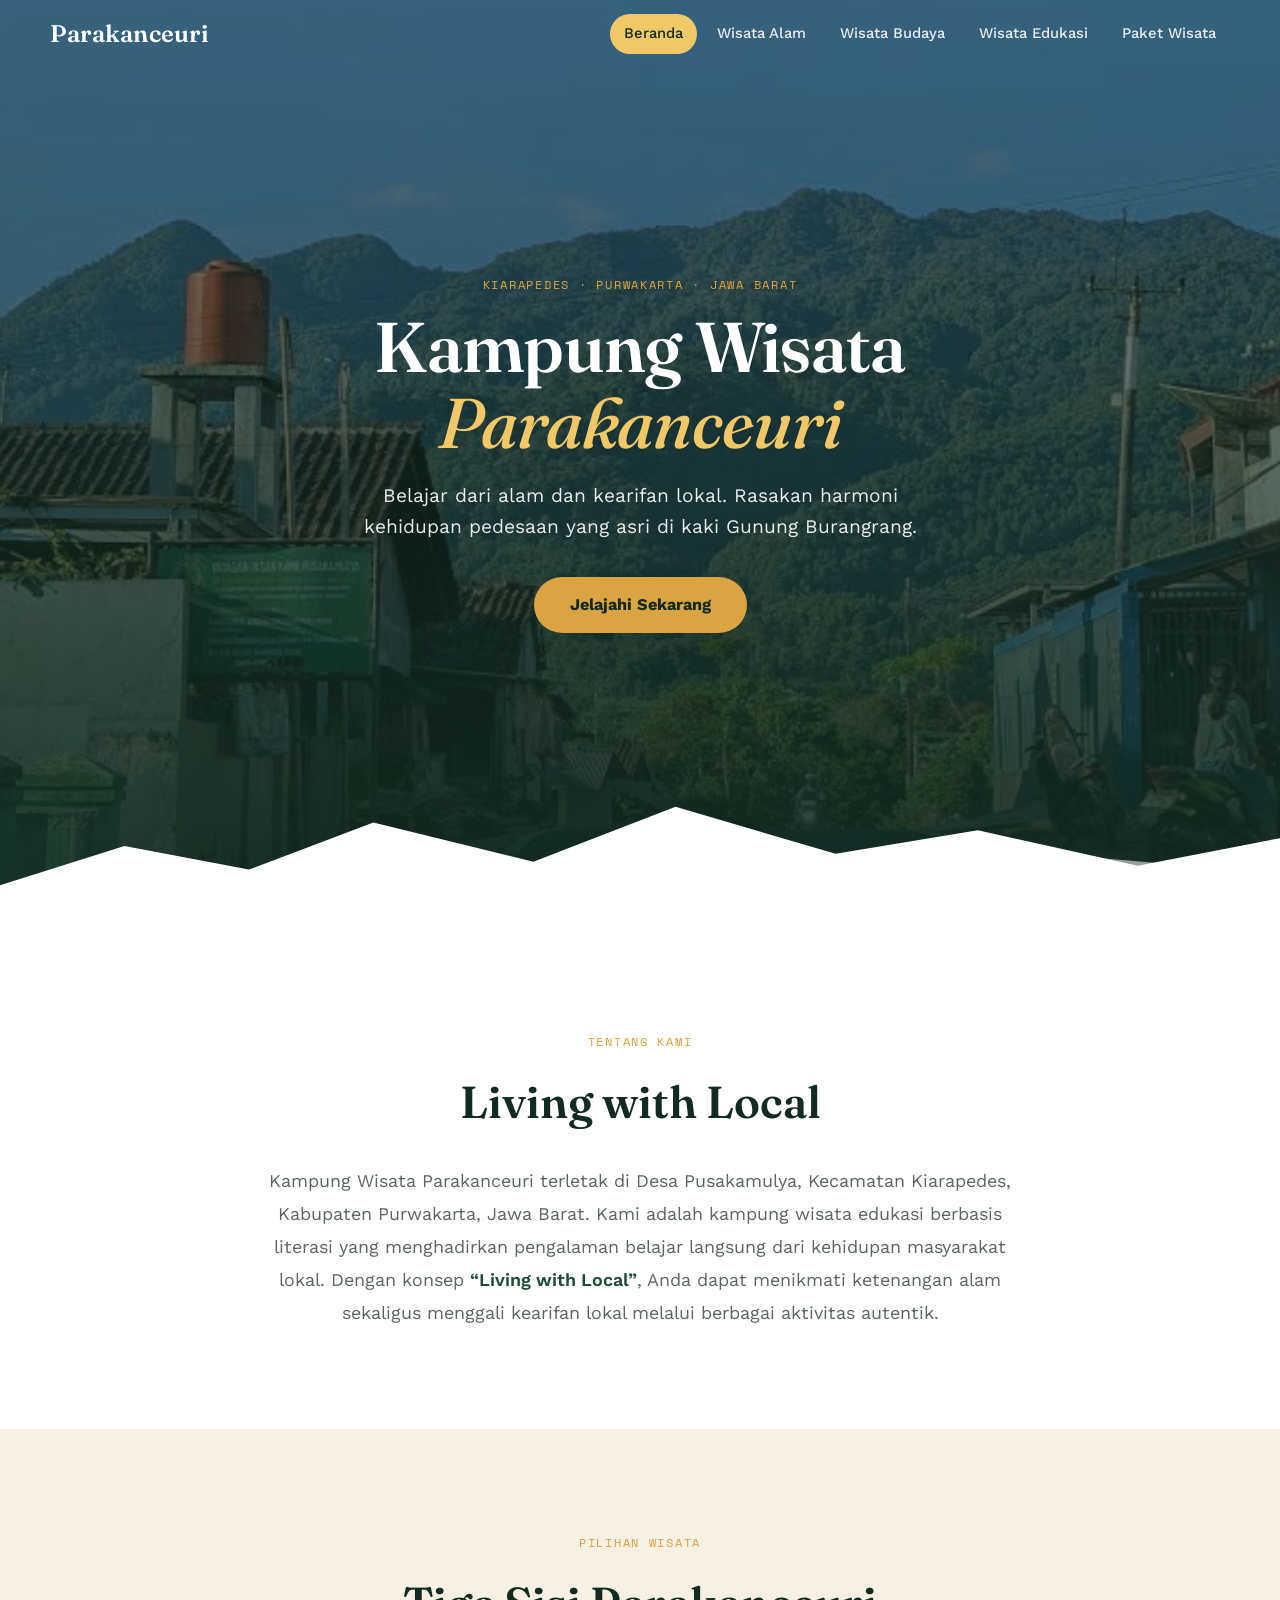
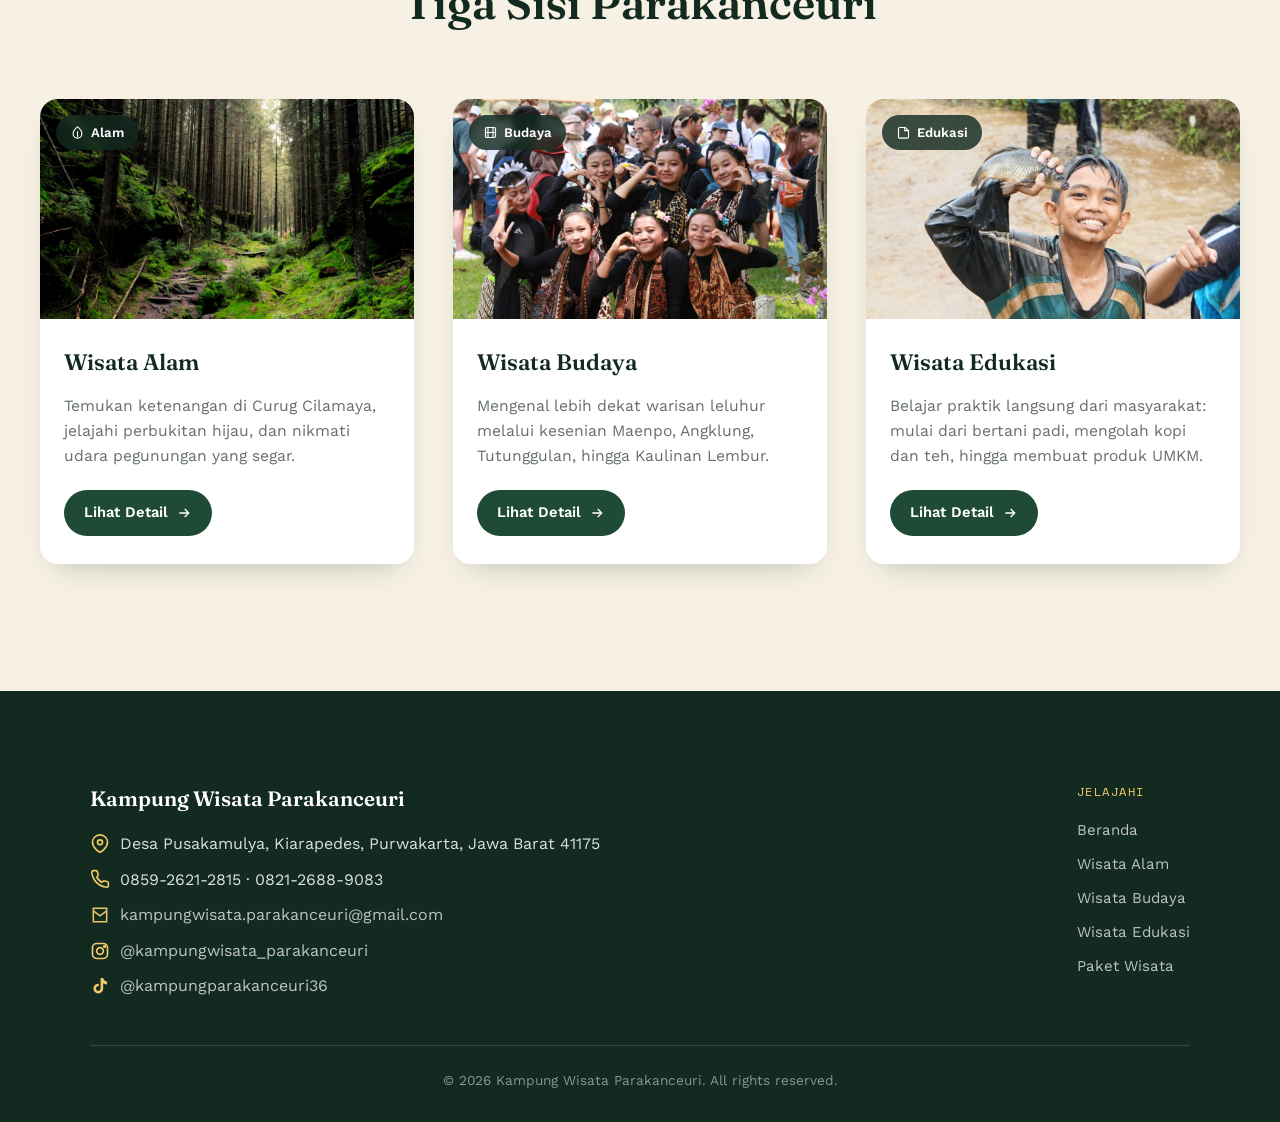
==== index.html @ 8bed3672 "Enhance footer design with icons and updated contact information across multiple pages" ====
<!DOCTYPE html>
<html lang="id">
<head>
    <meta charset="UTF-8">
    <meta name="viewport" content="width=device-width, initial-scale=1.0">
    <title>Kampung Wisata Parakanceuri</title>
    <meta name="description" content="Kampung Wisata Parakanceuri — wisata edukasi berbasis literasi di kaki Gunung Burangrang, Purwakarta, Jawa Barat. Living with Local: alam, budaya, dan edukasi dalam satu kampung.">

    <link rel="preconnect" href="https://fonts.googleapis.com">
    <link rel="preconnect" href="https://fonts.gstatic.com" crossorigin>
    <link href="https://fonts.googleapis.com/css2?family=Fraunces:ital,opsz,wght@0,9..144,500;0,9..144,600;0,9..144,700;0,9..144,900;1,9..144,500;1,9..144,600&family=Work+Sans:wght@400;500;600;700&family=Space+Mono:wght@400;700&display=swap" rel="stylesheet">

    <link rel="stylesheet"
        href="https://cdnjs.cloudflare.com/ajax/libs/font-awesome/6.7.2/css/all.min.css">
    <link rel="stylesheet" href="assets/css/index.css">
    <script src="assets/js/index.js" defer></script>
</head>
<body>

    <!-- Navigasi -->
    <nav id="navbar">
        <div class="nav-inner">
            <a href="index.html" class="logo">Parakanceuri</a>

            <button class="nav-toggle" id="navToggle" aria-label="Buka menu" aria-expanded="false" aria-controls="navLinks">
                <span></span><span></span><span></span>
            </button>

            <div class="nav-links" id="navLinks">
                <a href="index.html" class="current">Beranda</a>
                <a href="alam.html">Wisata Alam</a>
                <a href="budaya.html">Wisata Budaya</a>
                <a href="edukasi.html">Wisata Edukasi</a>
                <a href="paket.html">Paket Wisata</a>
            </div>
        </div>
    </nav>

    <!-- Hero Section -->
    <section class="hero" id="beranda">
        <div class="hero-content">
            <span class="eyebrow">Kiarapedes &middot; Purwakarta &middot; Jawa Barat</span>
            <h1>Kampung Wisata<br><em>Parakanceuri</em></h1>
            <p>Belajar dari alam dan kearifan lokal. Rasakan harmoni kehidupan pedesaan yang asri di kaki Gunung Burangrang.</p>
            <a href="#kategori" class="btn">Jelajahi Sekarang</a>
        </div>

        <!-- Signature: kontur punggung Gunung Burangrang -->
        <svg class="ridge ridge--hero" viewBox="0 0 1440 140" preserveAspectRatio="none" aria-hidden="true">
            <path class="ridge-line ridge-line--1" d="M0,120 L140,70 L280,100 L420,40 L600,90 L760,20 L940,80 L1100,50 L1280,95 L1440,60 L1440,140 L0,140 Z"/>
            <path class="ridge-line ridge-line--2" d="M0,130 L160,95 L320,115 L480,75 L640,110 L820,55 L1000,100 L1180,80 L1440,105 L1440,140 L0,140 Z"/>
            <path class="ridge-line ridge-line--3" d="M0,140 L200,118 L400,132 L620,105 L840,128 L1060,110 L1260,130 L1440,120 L1440,140 L0,140 Z"/>
        </svg>

        <a href="#tentang" class="scroll-cue" aria-label="Gulir ke bawah"><span></span></a>
    </section>

    <!-- Tentang Section -->
    <section class="tentang reveal" id="tentang">
        <div class="tentang-inner">
            <span class="eyebrow">Tentang Kami</span>
            <h2>Living with&nbsp;Local</h2>
            <p>
                Kampung Wisata Parakanceuri terletak di Desa Pusakamulya, Kecamatan Kiarapedes, Kabupaten Purwakarta, Jawa Barat.
                Kami adalah kampung wisata edukasi berbasis literasi yang menghadirkan pengalaman belajar langsung dari kehidupan masyarakat lokal.
                Dengan konsep <strong>&ldquo;Living with Local&rdquo;</strong>, Anda dapat menikmati ketenangan alam sekaligus menggali kearifan lokal melalui berbagai aktivitas autentik.
            </p>
        </div>
    </section>

    <!-- Kategori Wisata -->
    <section class="kategori" id="kategori">
        <div class="kategori-head reveal">
            <span class="eyebrow">Pilihan Wisata</span>
            <h2>Tiga Sisi Parakanceuri</h2>
        </div>

        <div class="kategori-container">

            <!-- Wisata Alam -->
            <article class="card reveal">
                <div class="card-media">
                    <img src="assets/images/hero alam.jpg" alt="Wisata Alam" loading="lazy">
                    <span class="card-tag">
                        <svg viewBox="0 0 24 24" fill="none" stroke="currentColor" stroke-width="1.8"><path d="M12 3c-4 3-7 7-7 11a7 7 0 0 0 14 0c0-4-3-8-7-11Z"/><path d="M12 10v9"/></svg>
                        Alam
                    </span>
                </div>
                <div class="card-content">
                    <h3>Wisata Alam</h3>
                    <p>Temukan ketenangan di Curug Cilamaya, jelajahi perbukitan hijau, dan nikmati udara pegunungan yang segar.</p>
                    <a href="alam.html" class="card-btn">Lihat Detail
                        <svg viewBox="0 0 24 24" fill="none" stroke="currentColor" stroke-width="2"><path d="M5 12h14M13 6l6 6-6 6"/></svg>
                    </a>
                </div>
            </article>

            <!-- Wisata Budaya -->
            <article class="card reveal">
                <div class="card-media">
                    <img src="assets/images/hero budaya.jpg" alt="Wisata Budaya" loading="lazy">
                    <span class="card-tag">
                        <svg viewBox="0 0 24 24" fill="none" stroke="currentColor" stroke-width="1.8"><rect x="4" y="4" width="16" height="16" rx="2"/><path d="M8 4v16M16 4v16M4 12h16"/></svg>
                        Budaya
                    </span>
                </div>
                <div class="card-content">
                    <h3>Wisata Budaya</h3>
                    <p>Mengenal lebih dekat warisan leluhur melalui kesenian Maenpo, Angklung, Tutunggulan, hingga Kaulinan Lembur.</p>
                    <a href="budaya.html" class="card-btn">Lihat Detail
                        <svg viewBox="0 0 24 24" fill="none" stroke="currentColor" stroke-width="2"><path d="M5 12h14M13 6l6 6-6 6"/></svg>
                    </a>
                </div>
            </article>

            <!-- Wisata Edukasi & Agrowisata -->
            <article class="card reveal">
                <div class="card-media">
                    <img src="assets/images/hero edukasi.png" alt="Wisata Edukasi" loading="lazy">
                    <span class="card-tag">
                        <svg viewBox="0 0 24 24" fill="none" stroke="currentColor" stroke-width="1.8"><path d="M4 19V6a2 2 0 0 1 2-2h9l5 5v10a2 2 0 0 1-2 2H6a2 2 0 0 1-2-2Z"/><path d="M14 4v5h5"/></svg>
                        Edukasi
                    </span>
                </div>
                <div class="card-content">
                    <h3>Wisata Edukasi</h3>
                    <p>Belajar praktik langsung dari masyarakat: mulai dari bertani padi, mengolah kopi dan teh, hingga membuat produk UMKM.</p>
                    <a href="edukasi.html" class="card-btn">Lihat Detail
                        <svg viewBox="0 0 24 24" fill="none" stroke="currentColor" stroke-width="2"><path d="M5 12h14M13 6l6 6-6 6"/></svg>
                    </a>
                </div>
            </article>

        </div>
    </section>

    <!-- Footer -->
    <footer>
        <svg class="ridge ridge--footer" viewBox="0 0 1440 140" preserveAspectRatio="none" aria-hidden="true">
            <path class="ridge-line ridge-line--1" d="M0,20 L140,70 L280,40 L420,100 L600,50 L760,120 L940,60 L1100,90 L1280,45 L1440,80 L1440,0 L0,0 Z"/>
            <path class="ridge-line ridge-line--2" d="M0,10 L160,45 L320,25 L480,65 L640,30 L820,85 L1000,40 L1180,60 L1440,35 L1440,0 L0,0 Z"/>
        </svg>

        <div class="footer-inner">
            <div class="footer-info">
                <h3>Kampung Wisata Parakanceuri</h3>
                <p>
                    <svg class="footer-icon" viewBox="0 0 24 24" fill="none"
                        stroke="currentColor" stroke-width="2"
                        stroke-linecap="round" stroke-linejoin="round">
                        <path d="M21 10c0 7-9 12-9 12S3 17 3 10a9 9 0 1 1 18 0z"/>
                        <circle cx="12" cy="10" r="3"/>
                    </svg>
                    Desa Pusakamulya, Kiarapedes, Purwakarta, Jawa Barat 41175</p>
                <p>
                    <svg class="footer-icon" viewBox="0 0 24 24" fill="none" stroke="currentColor" stroke-width="2" stroke-linecap="round" stroke-linejoin="round">
                        <path d="M22 16.92v3a2 2 0 0 1-2.18 2A19.8 19.8 0 0 1 11.2 18.9a19.5 19.5 0 0 1-6-6A19.8 19.8 0 0 1 2.08 4.18 2 2 0 0 1 4.06 2h3a2 2 0 0 1 2 1.72c.12.9.33 1.77.62 2.61a2 2 0 0 1-.45 2.11L8.1 9.91a16 16 0 0 0 6 6l1.47-1.13a2 2 0 0 1 2.11-.45c.84.29 1.71.5 2.61.62A2 2 0 0 1 22 16.92z"/>
                    </svg>
                    0859-2621-2815 &middot; 0821-2688-9083</p>
                <p>
                    <svg class="footer-icon" viewBox="0 0 24 24" fill="none" stroke="currentColor" stroke-width="1.8">
                        <path d="M4 4h16v16H4z"/>
                        <path d="m4 7 8 6 8-6"/>
                    </svg>
                    <a href="mailto:kampungwisata.parakanceuri@gmail.com">
                        kampungwisata.parakanceuri@gmail.com
                    </a>
                </p>

                <p>
                    <svg class="footer-icon" viewBox="0 0 24 24" fill="none" stroke="currentColor" stroke-width="2" stroke-linecap="round" stroke-linejoin="round">
                        <rect x="3" y="3" width="18" height="18" rx="5"/>
                        <circle cx="12" cy="12" r="4"/>
                        <circle cx="17.5" cy="6.5" r="1"/>
                    </svg>

                    <a href="https://www.instagram.com/kampungwisata_parakanceuri" target="_blank">
                        @kampungwisata_parakanceuri
                    </a>
                </p>

                <p>
                    <svg class="footer-icon" viewBox="0 0 24 24" fill="currentColor">
                        <path d="M19.59 6.69a4.83 4.83 0 0 1-3.77-4.18h-3.1v12.57a2.79 2.79 0 1 1-2.79-2.79c.22 0 .43.03.63.07V9.2a5.9 5.9 0 1 0 5.26 5.88V8.73a7.9 7.9 0 0 0 4.77 1.6V6.69z"/>
                    </svg>

                    <a href="https://www.tiktok.com/@kampungparakanceuri36" target="_blank">
                        @kampungparakanceuri36
                    </a>
                </p>
            </div>

            <div class="footer-nav">
                <span class="footer-nav-title">Jelajahi</span>
                <a href="index.html">Beranda</a>
                <a href="alam.html">Wisata Alam</a>
                <a href="budaya.html">Wisata Budaya</a>
                <a href="edukasi.html">Wisata Edukasi</a>
                <a href="paket.html">Paket Wisata</a>
            </div>
        </div>

        <p class="footer-copy">&copy; 2026 Kampung Wisata Parakanceuri. All rights reserved.</p>
    </footer>

</body>
</html>
---- assets/css/index.css ----
/* ==========================================================================
   Kampung Wisata Parakanceuri — Design Tokens
   Palette terinspirasi dari sawah, hutan, dan punggung Gunung Burangrang.
   ========================================================================== */
:root {
    --forest-900: #132A20;
    --forest-700: #1F4A36;
    --forest-500: #3F7D58;
    --gold-500:   #D9A441;
    --gold-300:   #F0C868;
    --cream-100:  #F6F1E4;
    --soil-700:   #4A342A;
    --white:      #FFFFFF;
    --ink:        #26332C;

    --font-display: 'Fraunces', 'Georgia', serif;
    --font-body: 'Work Sans', 'Segoe UI', sans-serif;
    --font-mono: 'Space Mono', monospace;

    --shadow-soft: 0 20px 45px -22px rgba(19, 42, 32, 0.45);
    --shadow-card: 0 14px 30px -18px rgba(19, 42, 32, 0.35);
    --ease: cubic-bezier(.22, 1, .36, 1);
    --nav-h: 84px;
}

/* ==========================================================================
   Reset & Base
   ========================================================================== */
* {
    margin: 0;
    padding: 0;
    box-sizing: border-box;
}

html {
    scroll-behavior: smooth;
    scroll-padding-top: var(--nav-h);
}

body {
    font-family: var(--font-body);
    line-height: 1.6;
    color: var(--ink);
    background-color: var(--white);
    overflow-x: hidden;
}

a {
    text-decoration: none;
    color: inherit;
}

img {
    max-width: 100%;
    display: block;
}

.eyebrow {
    display: inline-block;
    font-family: var(--font-mono);
    font-size: 0.78rem;
    letter-spacing: 0.14em;
    text-transform: uppercase;
    color: var(--gold-500);
    margin-bottom: 14px;
}

/* Reveal-on-scroll */
.reveal {
    opacity: 0;
    transform: translateY(28px);
    transition: opacity 0.8s var(--ease), transform 0.8s var(--ease);
}
.reveal.in-view {
    opacity: 1;
    transform: translateY(0);
}

@media (prefers-reduced-motion: reduce) {
    html { scroll-behavior: auto; }
    .reveal { opacity: 1; transform: none; transition: none; }
    * { animation-duration: 0.01ms !important; transition-duration: 0.01ms !important; }
}

/* ==========================================================================
   Navigasi
   ========================================================================== */
#navbar {
    position: fixed;
    top: 0;
    width: 100%;
    z-index: 1000;
    background-color: transparent;
    transition: background-color 0.35s var(--ease), box-shadow 0.35s var(--ease), padding 0.35s var(--ease);
    padding: 14px 0;
}

#navbar.scrolled {
    background-color: rgba(19, 42, 32, 0.94);
    backdrop-filter: blur(6px);
    box-shadow: 0 10px 30px -14px rgba(0, 0, 0, 0.4);
    padding: 8px 0;
}

.nav-inner {
    max-width: 1280px;
    margin: 0 auto;
    padding: 0 clamp(20px, 5vw, 50px);
    display: flex;
    justify-content: space-between;
    align-items: center;
}

.logo {
    font-family: var(--font-display);
    font-weight: 600;
    font-size: 1.5rem;
    color: var(--white);
    letter-spacing: 0.01em;
}

.nav-links {
    display: flex;
    align-items: center;
    gap: 6px;
}

.nav-links a {
    padding: 8px 14px;
    color: rgba(255, 255, 255, 0.88);
    font-weight: 500;
    font-size: 0.92rem;
    border-radius: 30px;
    transition: color 0.25s ease, background-color 0.25s ease;
    white-space: nowrap;
}

.nav-links a:hover {
    color: var(--white);
    background-color: rgba(255, 255, 255, 0.12);
}

.nav-links a.current {
    color: var(--forest-900);
    background-color: var(--gold-300);
}

.nav-toggle {
    display: none;
    flex-direction: column;
    justify-content: center;
    gap: 5px;
    width: 40px;
    height: 40px;
    background: none;
    border: none;
    cursor: pointer;
    z-index: 1100;
}

.nav-toggle span {
    display: block;
    width: 24px;
    height: 2px;
    background-color: var(--white);
    border-radius: 2px;
    transition: transform 0.3s var(--ease), opacity 0.3s var(--ease);
}

.nav-toggle.active span:nth-child(1) { transform: translateY(7px) rotate(45deg); }
.nav-toggle.active span:nth-child(2) { opacity: 0; }
.nav-toggle.active span:nth-child(3) { transform: translateY(-7px) rotate(-45deg); }

/* ==========================================================================
   Hero
   ========================================================================== */
.hero {
    position: relative;
    min-height: 100svh;
    display: flex;
    flex-direction: column;
    justify-content: center;
    align-items: center;
    text-align: center;
    color: var(--white);
    padding: calc(var(--nav-h) + 20px) 20px 100px;
    background:
        linear-gradient(180deg, rgba(19,42,32,0.55) 0%, rgba(19,42,32,0.72) 60%, rgba(19,42,32,0.92) 100%),
        url('../images/hero\ index.jfif') center/cover no-repeat;
}

.hero-content {
    max-width: 720px;
    animation: hero-rise 1s var(--ease) both;
}

@keyframes hero-rise {
    from { opacity: 0; transform: translateY(24px); }
    to   { opacity: 1; transform: translateY(0); }
}

.hero h1 {
    font-family: var(--font-display);
    font-weight: 600;
    font-size: clamp(2.4rem, 6vw, 4.4rem);
    line-height: 1.08;
    letter-spacing: -0.01em;
    margin-bottom: 20px;
    text-wrap: balance;
}

.hero h1 em {
    font-style: italic;
    font-weight: 500;
    color: var(--gold-300);
}

.hero p {
    font-size: clamp(1rem, 1.6vw, 1.2rem);
    margin: 0 auto 34px;
    max-width: 560px;
    color: rgba(255, 255, 255, 0.9);
}

.btn {
    display: inline-block;
    padding: 15px 36px;
    background-color: var(--gold-500);
    color: var(--forest-900);
    border: none;
    border-radius: 40px;
    font-size: 1.02rem;
    font-weight: 700;
    cursor: pointer;
    transition: background-color 0.3s ease, transform 0.25s var(--ease), box-shadow 0.3s ease;
    box-shadow: var(--shadow-soft);
}

.btn:hover {
    background-color: var(--gold-300);
    transform: translateY(-3px);
}

.scroll-cue {
    position: absolute;
    bottom: 34px;
    left: 50%;
    transform: translateX(-50%);
    width: 26px;
    height: 42px;
    border: 2px solid rgba(255, 255, 255, 0.6);
    border-radius: 20px;
    z-index: 2;
}

.scroll-cue span {
    position: absolute;
    top: 8px;
    left: 50%;
    width: 4px;
    height: 8px;
    background-color: var(--white);
    border-radius: 2px;
    transform: translateX(-50%);
    animation: scroll-cue-move 1.6s ease-in-out infinite;
}

@keyframes scroll-cue-move {
    0%   { top: 8px; opacity: 1; }
    70%  { top: 20px; opacity: 0; }
    100% { top: 20px; opacity: 0; }
}

/* Signature: kontur punggung gunung */
.ridge {
    position: absolute;
    left: 0;
    width: 100%;
    height: clamp(50px, 9vw, 110px);
    display: block;
}

.hero .ridge--hero {
    bottom: -1px;
}

.ridge--hero .ridge-line--1 { fill: var(--white); opacity: 1; }
.ridge--hero .ridge-line--2 { fill: var(--white); opacity: 0.55; }
.ridge--hero .ridge-line--3 { fill: var(--white); opacity: 0.3; }

footer .ridge--footer {
    top: -1px;
}

.ridge--footer .ridge-line--1 { fill: var(--forest-900); opacity: 1; }
.ridge--footer .ridge-line--2 { fill: var(--forest-900); opacity: 0.5; }

/* ==========================================================================
   Tentang
   ========================================================================== */
.tentang {
    position: relative;
    padding: clamp(70px, 10vw, 130px) 20px clamp(60px, 8vw, 100px);
    text-align: center;
    background-color: var(--white);
}

.tentang-inner {
    max-width: 780px;
    margin: 0 auto;
}

.tentang h2 {
    font-family: var(--font-display);
    font-weight: 600;
    font-size: clamp(2rem, 4vw, 2.8rem);
    margin-bottom: 26px;
    color: var(--forest-900);
}

.tentang p {
    font-size: clamp(1rem, 1.4vw, 1.12rem);
    color: #5b6660;
    line-height: 1.85;
}

.tentang p strong {
    color: var(--forest-700);
    font-weight: 600;
}

/* ==========================================================================
   Kategori
   ========================================================================== */
.kategori {
    padding: clamp(60px, 8vw, 100px) 20px clamp(90px, 10vw, 130px);
    background-color: var(--cream-100);
    text-align: center;
}

.kategori-head {
    margin-bottom: clamp(40px, 6vw, 60px);
}

.kategori-head h2 {
    font-family: var(--font-display);
    font-weight: 600;
    font-size: clamp(2rem, 4vw, 2.8rem);
    color: var(--forest-900);
}

.kategori-container {
    max-width: 1200px;
    margin: 0 auto;
    display: grid;
    grid-template-columns: repeat(auto-fit, minmax(280px, 1fr));
    gap: clamp(24px, 3vw, 40px);
}

.card {
    background-color: var(--white);
    border-radius: 18px;
    overflow: hidden;
    box-shadow: var(--shadow-card);
    transition: transform 0.4s var(--ease), box-shadow 0.4s var(--ease);
    text-align: left;
    display: flex;
    flex-direction: column;
    transition-delay: calc(var(--i, 0) * 60ms);
}

.card:nth-child(1) { --i: 0; }
.card:nth-child(2) { --i: 1; }
.card:nth-child(3) { --i: 2; }

.card:hover {
    transform: translateY(-8px);
    box-shadow: 0 26px 50px -20px rgba(19, 42, 32, 0.35);
}

.card-media {
    position: relative;
    height: 220px;
    overflow: hidden;
}

.card-media img {
    width: 100%;
    height: 100%;
    object-fit: cover;
    transition: transform 0.6s var(--ease);
}

.card:hover .card-media img {
    transform: scale(1.08);
}

.card-tag {
    position: absolute;
    top: 16px;
    left: 16px;
    display: inline-flex;
    align-items: center;
    gap: 6px;
    padding: 7px 14px;
    background-color: rgba(19, 42, 32, 0.82);
    backdrop-filter: blur(3px);
    color: var(--white);
    font-size: 0.82rem;
    font-weight: 600;
    border-radius: 30px;
}

.card-tag svg {
    width: 15px;
    height: 15px;
}

.card-content {
    padding: 26px 24px 28px;
    display: flex;
    flex-direction: column;
    flex-grow: 1;
}

.card-content h3 {
    font-family: var(--font-display);
    font-weight: 600;
    font-size: 1.4rem;
    margin-bottom: 12px;
    color: var(--forest-900);
}

.card-content p {
    font-size: 0.98rem;
    color: #667069;
    margin-bottom: 22px;
    flex-grow: 1;
}

.card-btn {
    display: inline-flex;
    align-items: center;
    gap: 8px;
    align-self: flex-start;
    padding: 11px 20px;
    background-color: var(--forest-700);
    color: var(--white);
    border-radius: 30px;
    font-size: 0.92rem;
    font-weight: 600;
    transition: background-color 0.3s ease, gap 0.25s ease;
}

.card-btn svg {
    width: 16px;
    height: 16px;
    transition: transform 0.25s ease;
}

.card-btn:hover {
    background-color: var(--forest-500);
    gap: 12px;
}

/* ==========================================================================
   Footer
   ========================================================================== */
footer {
    position: relative;
    background-color: var(--forest-900);
    color: rgba(255, 255, 255, 0.85);
    padding: clamp(70px, 8vw, 90px) 20px 30px;
    margin-top: 0;
}

.footer-inner {
    max-width: 1100px;
    margin: 0 auto;
    display: flex;
    flex-wrap: wrap;
    justify-content: space-between;
    gap: 40px;
    text-align: left;
    padding-bottom: 36px;
    border-bottom: 1px solid rgba(255, 255, 255, 0.14);
}

.footer-info h3 {
    font-family: var(--font-display);
    font-weight: 600;
    font-size: 1.3rem;
    color: var(--white);
    margin-bottom: 16px;
}

.footer-info p{
    display:flex;
    align-items:center;
    gap:10px;
    margin:10px 0;
}

.footer-icon{
    width:20px;
    height:20px;
    min-width:20px;
    min-height:20px;
    color:var(--gold-300);
    flex-shrink:0;
}

.footer-info a{
    color:rgba(255,255,255,.72);
    text-decoration:none;
    transition:.3s;
}

.footer-info a:hover{
    color:var(--gold-300);
}       

.footer-nav {
    display: flex;
    flex-direction: column;
    gap: 10px;
}

.footer-nav-title {
    font-family: var(--font-mono);
    font-size: 0.78rem;
    letter-spacing: 0.12em;
    text-transform: uppercase;
    color: var(--gold-300);
    margin-bottom: 6px;
}

.footer-nav a {
    font-size: 0.94rem;
    color: rgba(255, 255, 255, 0.72);
    transition: color 0.25s ease;
    width: fit-content;
}

.footer-nav a:hover {
    color: var(--white);
}

.footer-copy {
    max-width: 1100px;
    margin: 24px auto 0;
    text-align: center;
    font-size: 0.85rem;
    color: rgba(255, 255, 255, 0.5);
}

/* ==========================================================================
   Responsif
   ========================================================================== */

/* Tablet */
@media (max-width: 1024px) {
    .kategori-container {
        grid-template-columns: repeat(auto-fit, minmax(260px, 1fr));
    }

    .nav-links a {
        padding: 8px 10px;
        font-size: 0.88rem;
    }
}

/* Mobile: hamburger nav */
@media (max-width: 768px) {
    :root { --nav-h: 68px; }

    .nav-toggle {
        display: flex;
    }

    .nav-links {
        position: fixed;
        top: 0;
        right: 0;
        height: 100svh;
        width: min(78vw, 320px);
        background-color: var(--forest-900);
        flex-direction: column;
        justify-content: center;
        align-items: flex-start;
        gap: 6px;
        padding: 0 36px;
        transform: translateX(100%);
        transition: transform 0.4s var(--ease);
        box-shadow: -20px 0 40px rgba(0, 0, 0, 0.25);
    }

    .nav-links.open {
        transform: translateX(0);
    }

    .nav-links a {
        width: 100%;
        padding: 14px 8px;
        font-size: 1.05rem;
        border-bottom: 1px solid rgba(255, 255, 255, 0.08);
    }

    .nav-links a.current {
        background-color: transparent;
        color: var(--gold-300);
    }

    .hero {
        padding-top: calc(var(--nav-h) + 30px);
    }

    .footer-inner {
        flex-direction: column;
        gap: 30px;
    }
}

/* Small mobile */
@media (max-width: 480px) {
    .nav-inner {
        padding: 0 18px;
    }

    .hero-content {
        max-width: 100%;
    }

    .btn {
        width: 100%;
        text-align: center;
    }

    .kategori-container {
        grid-template-columns: 1fr;
    }

    .card-media {
        height: 190px;
    }
}

/* Focus visibility for accessibility */
a:focus-visible,
button:focus-visible {
    outline: 2px solid var(--gold-500);
    outline-offset: 3px;
}
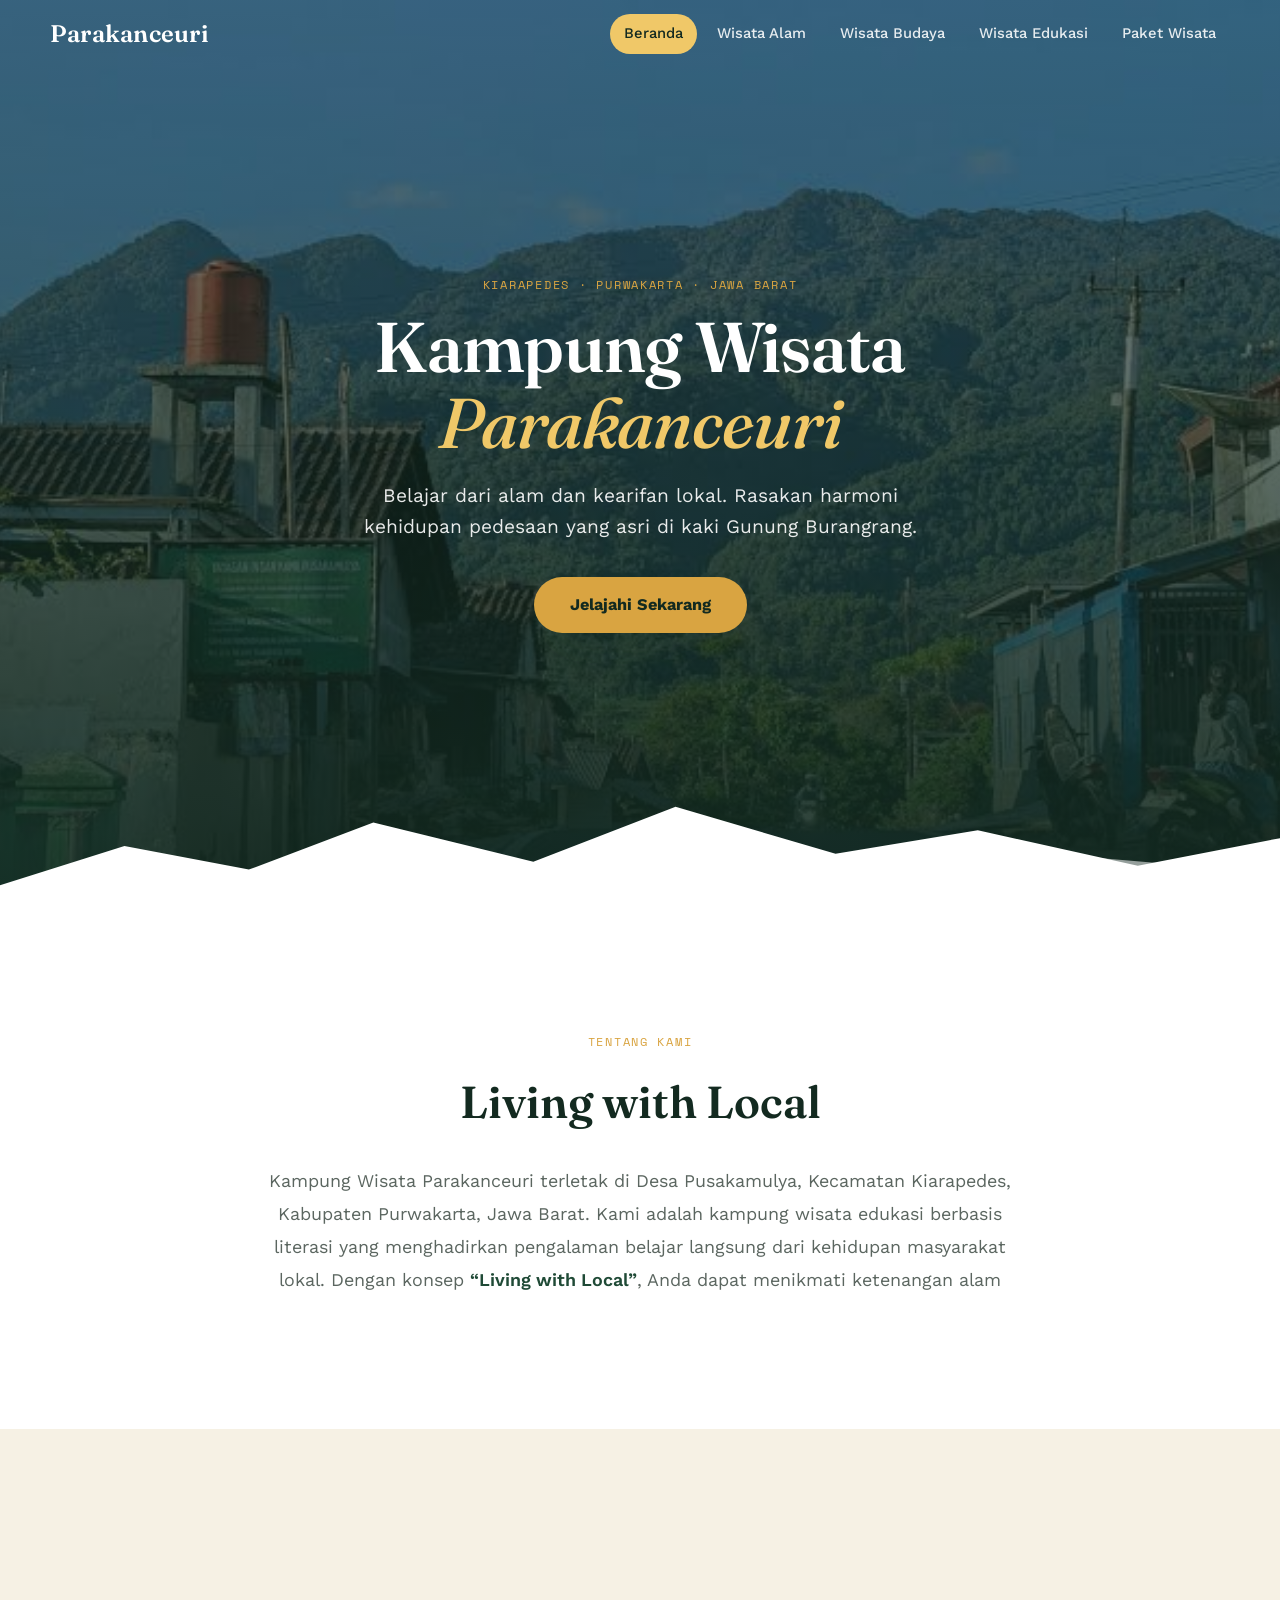
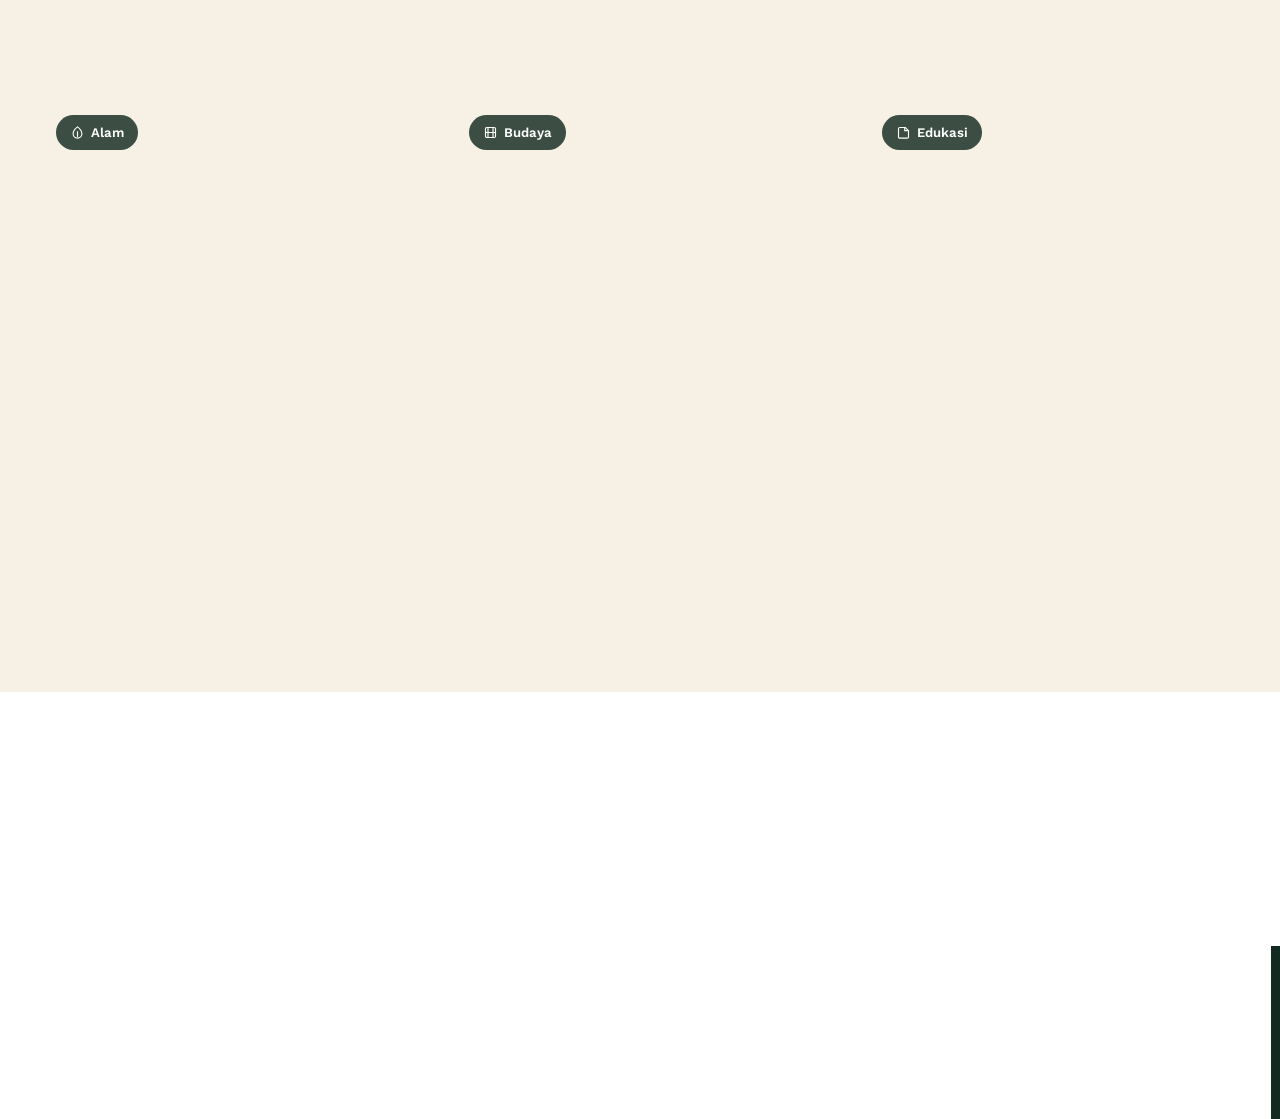
==== commit fd5abad2: "Update footer icon styles for improved visibility and consistency" ====
--- a/index.html
+++ b/index.html
@@ -145,7 +145,7 @@
             <div class="footer-info">
                 <h3>Kampung Wisata Parakanceuri</h3>
                 <p>
-                    <svg class="footer-icon" viewBox="0 0 24 24" fill="none"
+                    <svg class="footer-icon"  style="width:20px;height:20px;min-width:20px;display:inline-block;" viewBox="0 0 24 24" fill="none"
                         stroke="currentColor" stroke-width="2"
                         stroke-linecap="round" stroke-linejoin="round">
                         <path d="M21 10c0 7-9 12-9 12S3 17 3 10a9 9 0 1 1 18 0z"/>
--- a/assets/css/index.css
+++ b/assets/css/index.css
@@ -497,17 +497,17 @@
 .footer-info p{
     display:flex;
     align-items:center;
-    gap:10px;
+    gap:12px;
     margin:10px 0;
+    font-size:clamp(.88rem, 1.4vw, .98rem);
 }
 
 .footer-icon{
-    width:20px;
-    height:20px;
-    min-width:20px;
-    min-height:20px;
-    color:var(--gold-300);
-    flex-shrink:0;
+    width: clamp(16px, 2vw, 20px);
+    height: clamp(16px, 2vw, 20px);
+    min-width: clamp(16px, 2vw, 20px);
+    color: var(--gold-300);
+    flex-shrink: 0;
 }
 
 .footer-info a{
@@ -619,6 +619,16 @@
         flex-direction: column;
         gap: 30px;
     }
+
+    .footer-info p{
+        gap:8px;
+    }
+
+    .footer-icon{
+        width:18px;
+        height:18px;
+        min-width:18px;
+    }
 }
 
 /* Small mobile */
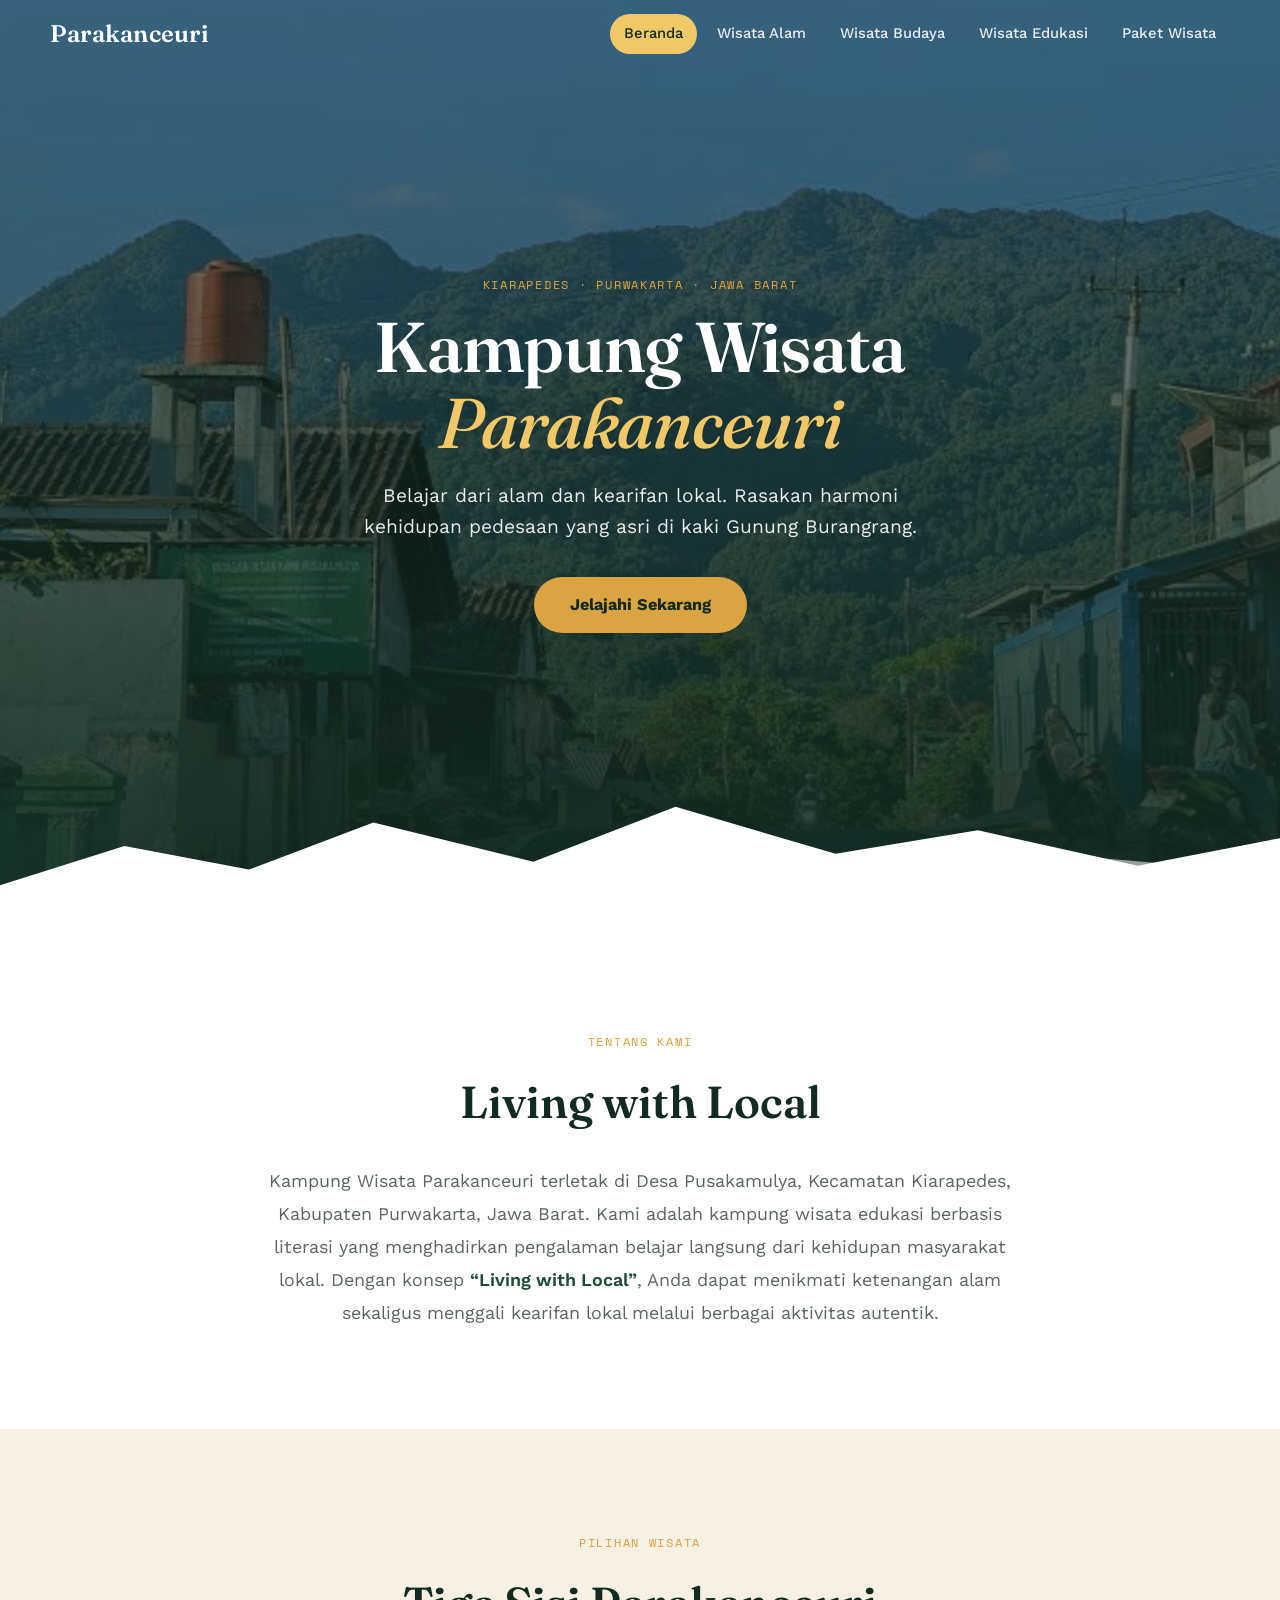
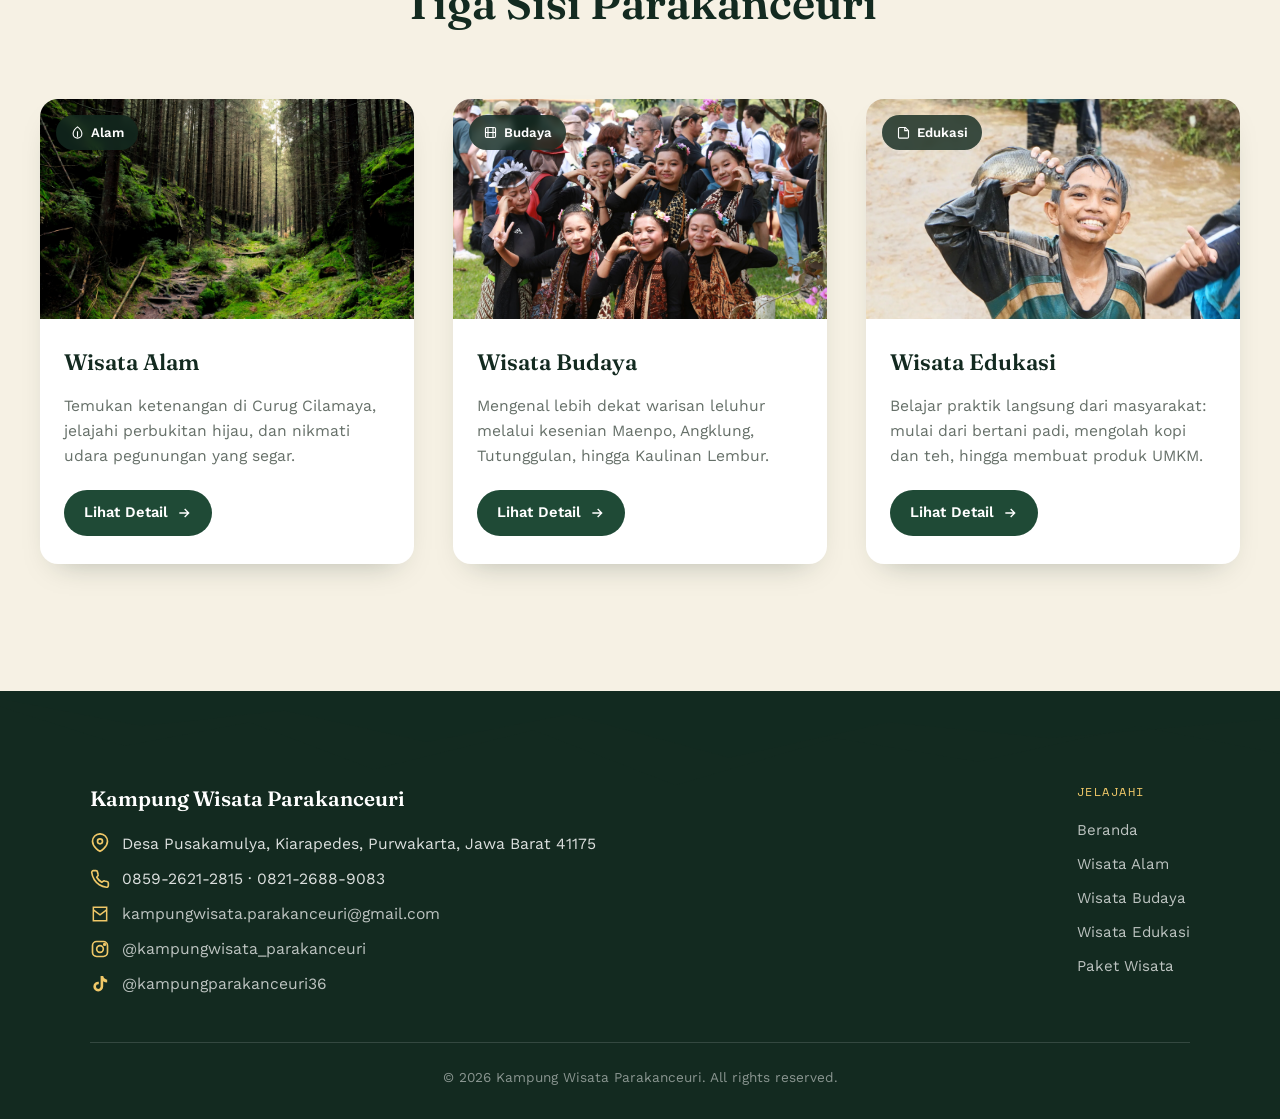
==== commit 6752a522: "Refactor footer icon SVG for improved styling consistency" ====
--- a/index.html
+++ b/index.html
@@ -145,7 +145,7 @@
             <div class="footer-info">
                 <h3>Kampung Wisata Parakanceuri</h3>
                 <p>
-                    <svg class="footer-icon"  style="width:20px;height:20px;min-width:20px;display:inline-block;" viewBox="0 0 24 24" fill="none"
+                    <svg class="footer-icon" viewBox="0 0 24 24" fill="none"
                         stroke="currentColor" stroke-width="2"
                         stroke-linecap="round" stroke-linejoin="round">
                         <path d="M21 10c0 7-9 12-9 12S3 17 3 10a9 9 0 1 1 18 0z"/>
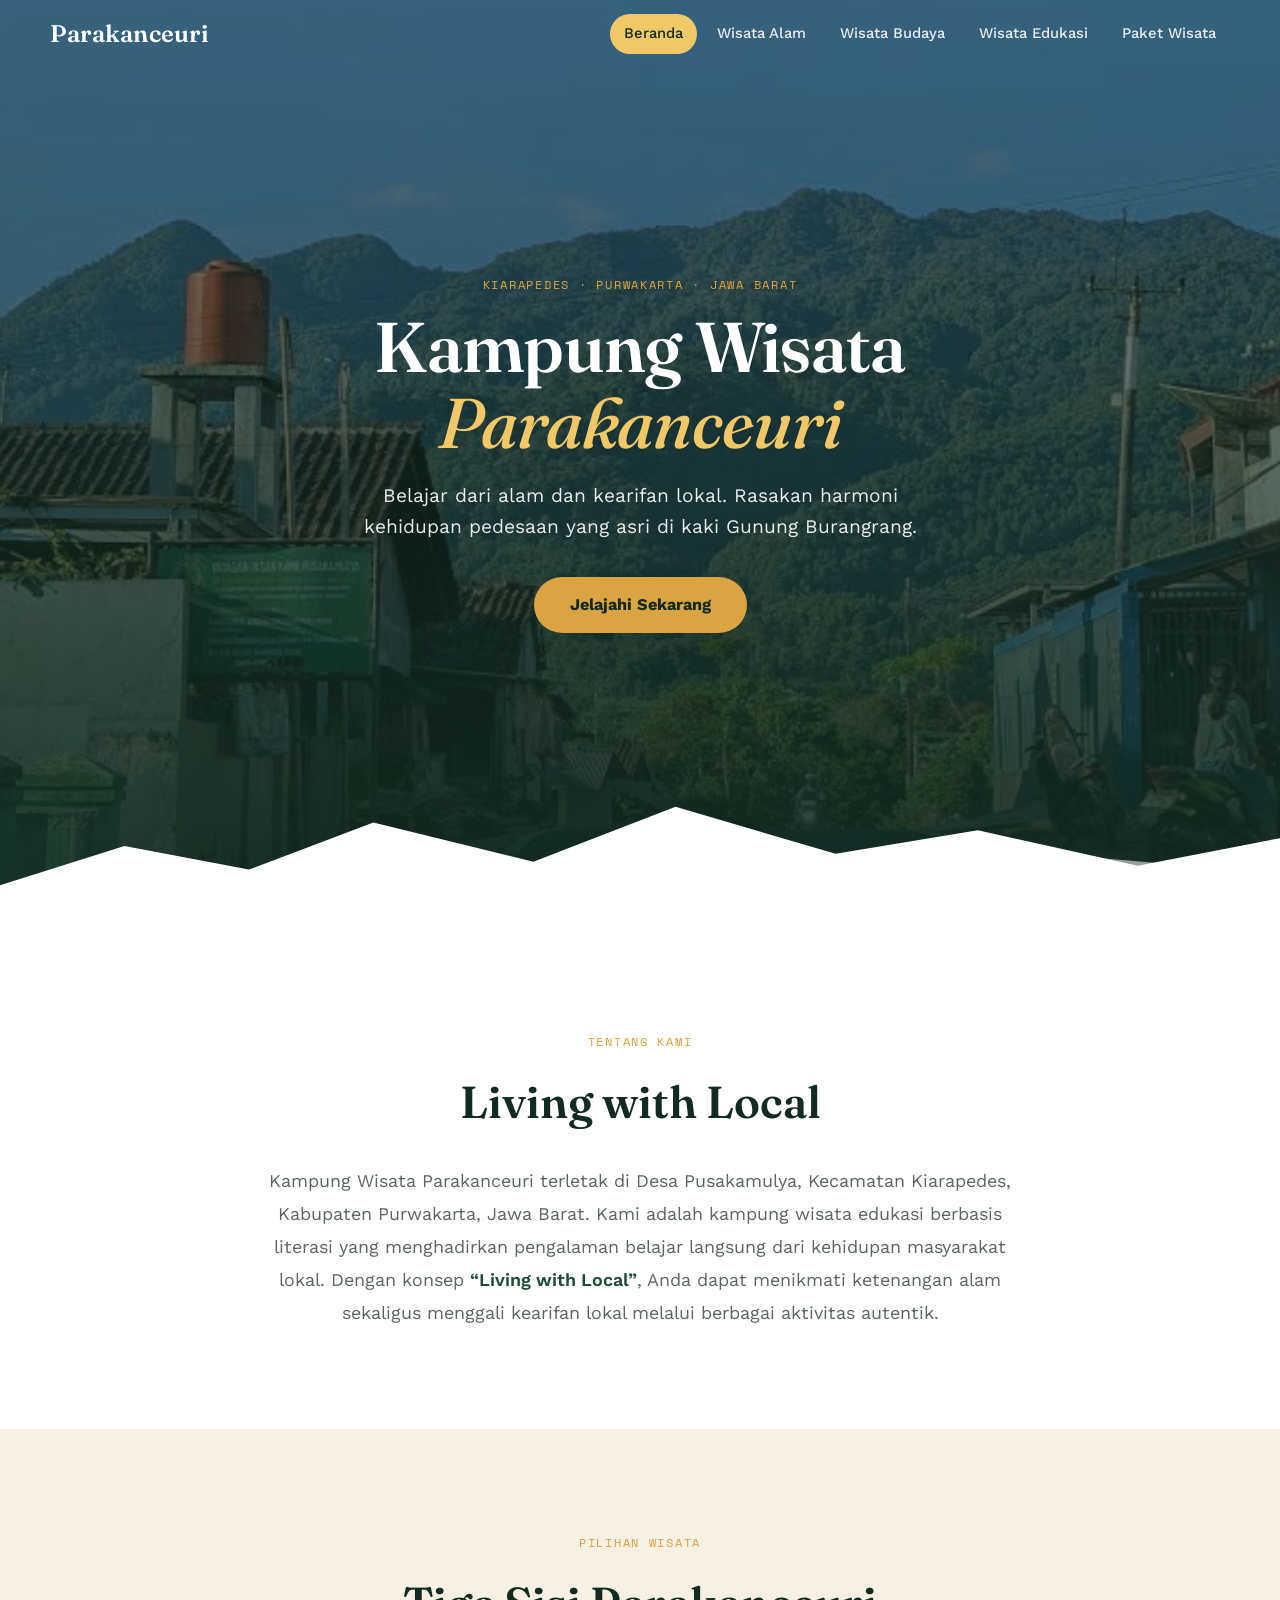
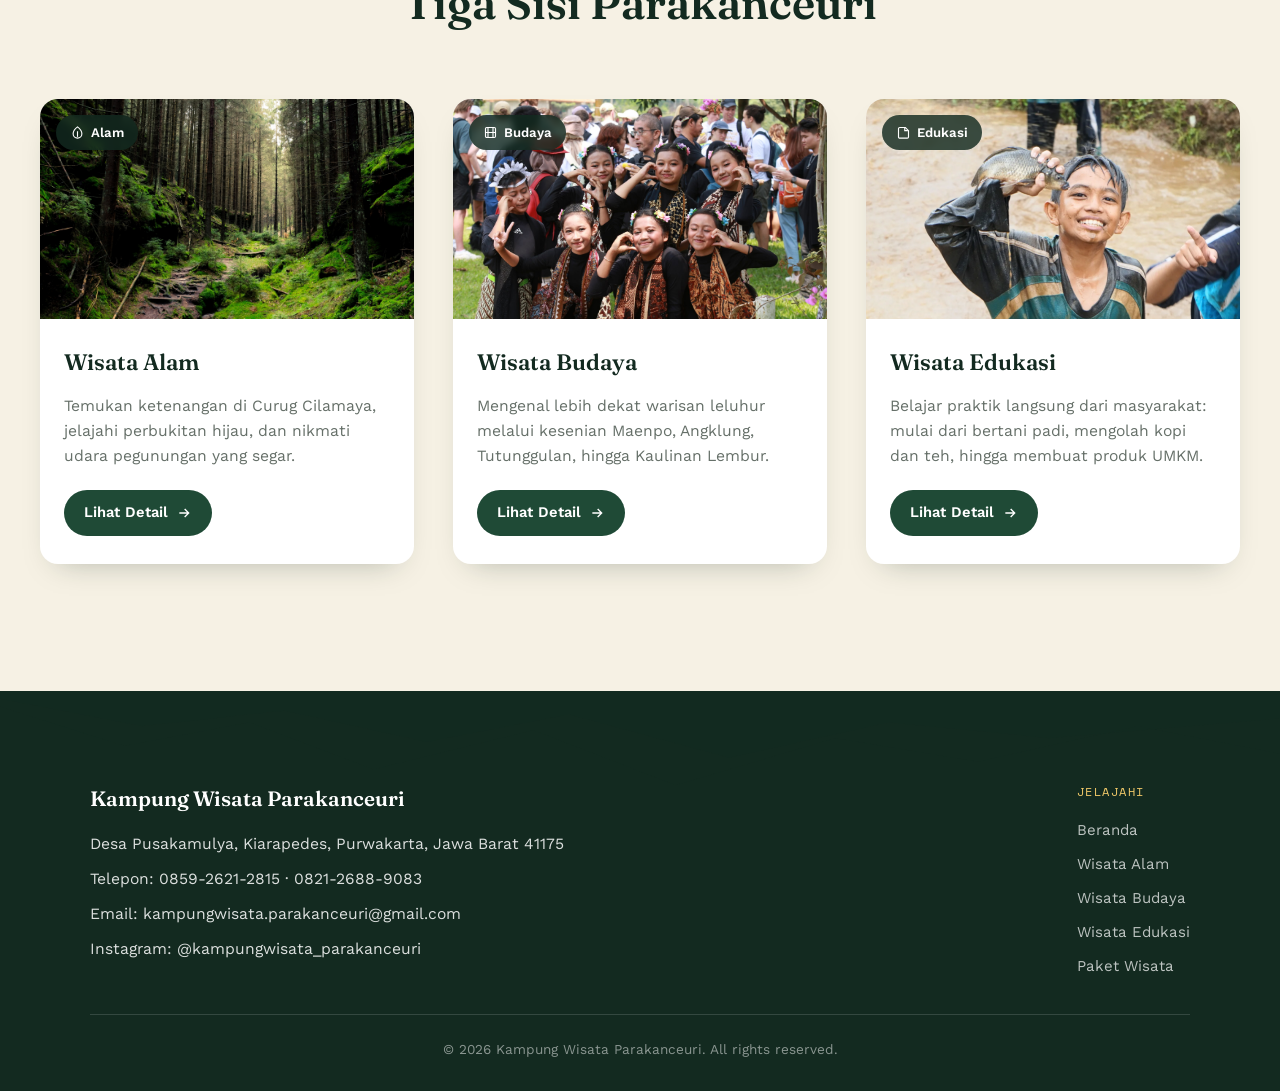
==== commit ea836779: "ubah logo di tab" ====
--- a/index.html
+++ b/index.html
@@ -6,12 +6,11 @@
     <title>Kampung Wisata Parakanceuri</title>
     <meta name="description" content="Kampung Wisata Parakanceuri — wisata edukasi berbasis literasi di kaki Gunung Burangrang, Purwakarta, Jawa Barat. Living with Local: alam, budaya, dan edukasi dalam satu kampung.">
 
+    <link rel="icon" type="image/png" href="assets/images/logo-parakanceuri.png">  
     <link rel="preconnect" href="https://fonts.googleapis.com">
     <link rel="preconnect" href="https://fonts.gstatic.com" crossorigin>
     <link href="https://fonts.googleapis.com/css2?family=Fraunces:ital,opsz,wght@0,9..144,500;0,9..144,600;0,9..144,700;0,9..144,900;1,9..144,500;1,9..144,600&family=Work+Sans:wght@400;500;600;700&family=Space+Mono:wght@400;700&display=swap" rel="stylesheet">
 
-    <link rel="stylesheet"
-        href="https://cdnjs.cloudflare.com/ajax/libs/font-awesome/6.7.2/css/all.min.css">
     <link rel="stylesheet" href="assets/css/index.css">
     <script src="assets/js/index.js" defer></script>
 </head>
@@ -144,50 +143,10 @@
         <div class="footer-inner">
             <div class="footer-info">
                 <h3>Kampung Wisata Parakanceuri</h3>
-                <p>
-                    <svg class="footer-icon" viewBox="0 0 24 24" fill="none"
-                        stroke="currentColor" stroke-width="2"
-                        stroke-linecap="round" stroke-linejoin="round">
-                        <path d="M21 10c0 7-9 12-9 12S3 17 3 10a9 9 0 1 1 18 0z"/>
-                        <circle cx="12" cy="10" r="3"/>
-                    </svg>
-                    Desa Pusakamulya, Kiarapedes, Purwakarta, Jawa Barat 41175</p>
-                <p>
-                    <svg class="footer-icon" viewBox="0 0 24 24" fill="none" stroke="currentColor" stroke-width="2" stroke-linecap="round" stroke-linejoin="round">
-                        <path d="M22 16.92v3a2 2 0 0 1-2.18 2A19.8 19.8 0 0 1 11.2 18.9a19.5 19.5 0 0 1-6-6A19.8 19.8 0 0 1 2.08 4.18 2 2 0 0 1 4.06 2h3a2 2 0 0 1 2 1.72c.12.9.33 1.77.62 2.61a2 2 0 0 1-.45 2.11L8.1 9.91a16 16 0 0 0 6 6l1.47-1.13a2 2 0 0 1 2.11-.45c.84.29 1.71.5 2.61.62A2 2 0 0 1 22 16.92z"/>
-                    </svg>
-                    0859-2621-2815 &middot; 0821-2688-9083</p>
-                <p>
-                    <svg class="footer-icon" viewBox="0 0 24 24" fill="none" stroke="currentColor" stroke-width="1.8">
-                        <path d="M4 4h16v16H4z"/>
-                        <path d="m4 7 8 6 8-6"/>
-                    </svg>
-                    <a href="mailto:kampungwisata.parakanceuri@gmail.com">
-                        kampungwisata.parakanceuri@gmail.com
-                    </a>
-                </p>
-
-                <p>
-                    <svg class="footer-icon" viewBox="0 0 24 24" fill="none" stroke="currentColor" stroke-width="2" stroke-linecap="round" stroke-linejoin="round">
-                        <rect x="3" y="3" width="18" height="18" rx="5"/>
-                        <circle cx="12" cy="12" r="4"/>
-                        <circle cx="17.5" cy="6.5" r="1"/>
-                    </svg>
-
-                    <a href="https://www.instagram.com/kampungwisata_parakanceuri" target="_blank">
-                        @kampungwisata_parakanceuri
-                    </a>
-                </p>
-
-                <p>
-                    <svg class="footer-icon" viewBox="0 0 24 24" fill="currentColor">
-                        <path d="M19.59 6.69a4.83 4.83 0 0 1-3.77-4.18h-3.1v12.57a2.79 2.79 0 1 1-2.79-2.79c.22 0 .43.03.63.07V9.2a5.9 5.9 0 1 0 5.26 5.88V8.73a7.9 7.9 0 0 0 4.77 1.6V6.69z"/>
-                    </svg>
-
-                    <a href="https://www.tiktok.com/@kampungparakanceuri36" target="_blank">
-                        @kampungparakanceuri36
-                    </a>
-                </p>
+                <p>Desa Pusakamulya, Kiarapedes, Purwakarta, Jawa Barat 41175</p>
+                <p>Telepon: 0859-2621-2815 &middot; 0821-2688-9083</p>
+                <p>Email: kampungwisata.parakanceuri@gmail.com</p>
+                <p>Instagram: @kampungwisata_parakanceuri</p>
             </div>
 
             <div class="footer-nav">
--- a/assets/css/index.css
+++ b/assets/css/index.css
@@ -574,41 +574,67 @@
 @media (max-width: 768px) {
     :root { --nav-h: 68px; }
 
-    .nav-toggle {
-        display: flex;
-    }
-
-    .nav-links {
+    .nav-toggle{
+        display:flex; 
+        align-items:center;
+        justify-content:center;
+
+        border-radius:50%;
+        background:rgba(255,255,255,.05);
+    }
+
+    .nav-links{
         position: fixed;
         top: 0;
         right: 0;
-        height: 100svh;
-        width: min(78vw, 320px);
-        background-color: var(--forest-900);
-        flex-direction: column;
-        justify-content: center;
-        align-items: flex-start;
-        gap: 6px;
-        padding: 0 36px;
-        transform: translateX(100%);
-        transition: transform 0.4s var(--ease);
-        box-shadow: -20px 0 40px rgba(0, 0, 0, 0.25);
+        width: min(80vw, 340px);
+        height: 100vh;
+
+        background: rgba(19,42,32,.98);
+        backdrop-filter: blur(10px);
+
+        display:flex;
+        flex-direction:column;
+        align-items:stretch;
+        justify-content:flex-start;
+
+        padding:90px 24px 30px;
+        gap:12px;
+
+        transform:translateX(100%);
+        transition:.35s ease;
+
+        box-shadow:-10px 0 30px rgba(0,0,0,.3);
     }
 
     .nav-links.open {
         transform: translateX(0);
     }
 
-    .nav-links a {
-        width: 100%;
-        padding: 14px 8px;
-        font-size: 1.05rem;
-        border-bottom: 1px solid rgba(255, 255, 255, 0.08);
-    }
-
-    .nav-links a.current {
-        background-color: transparent;
-        color: var(--gold-300);
+    .nav-links a{
+        width:100%;
+        padding:16px 20px;
+
+        border-radius:16px;
+
+        font-size:1rem;
+        font-weight:600;
+
+        background:rgba(255,255,255,.03);
+        border:1px solid rgba(255,255,255,.05);
+
+        transition:.25s;
+    }
+
+    .nav-links a:hover{
+    background:rgba(255,255,255,.08);
+    }
+
+    .nav-links a.current{
+        background:rgba(240,200,104,.15);
+        color:var(--gold-300);
+
+        border:1px solid rgba(240,200,104,.35);
     }
 
     .hero {
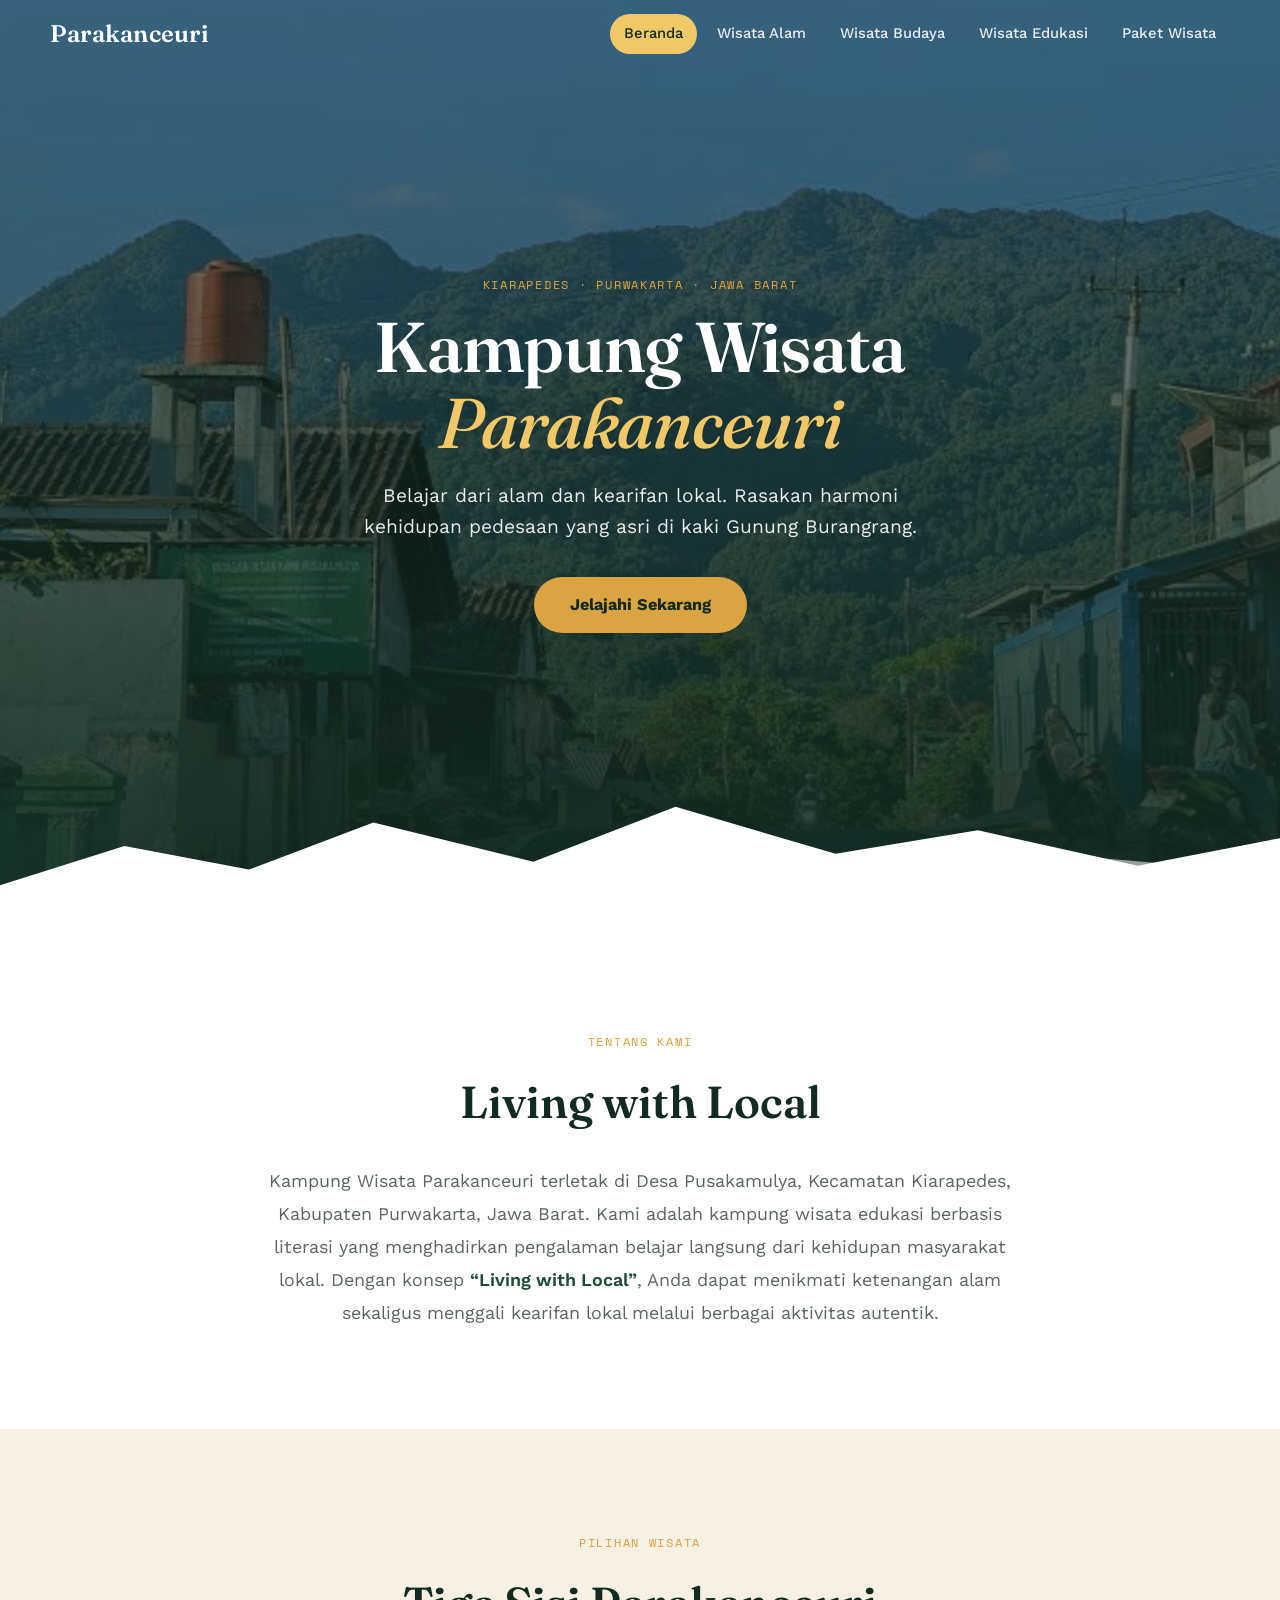
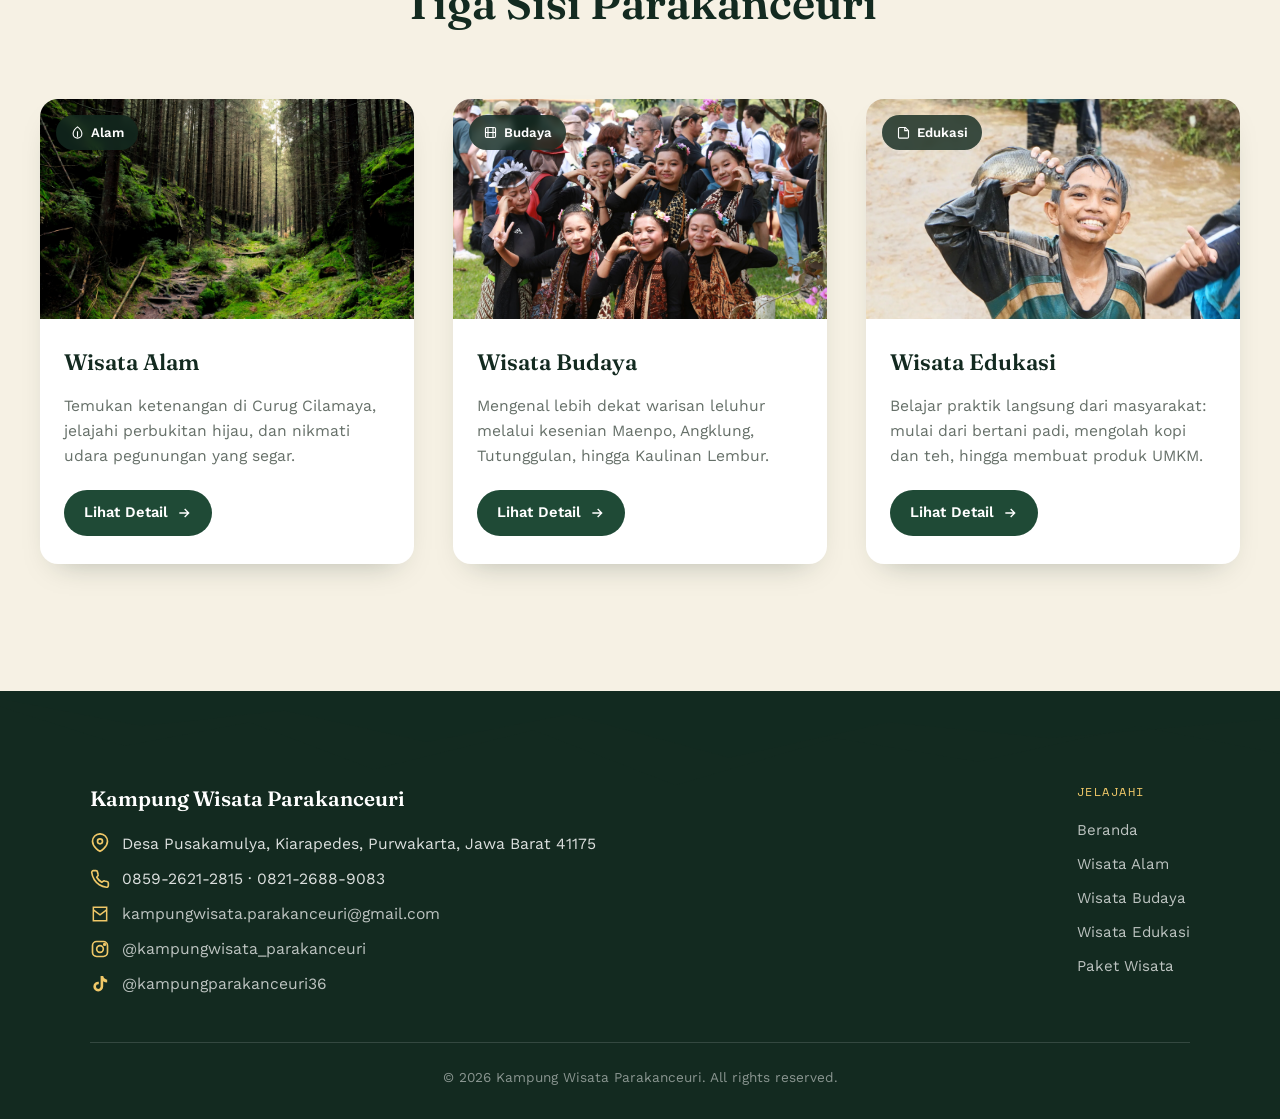
==== commit 203ed7f5: "ubah logo" ====
--- a/index.html
+++ b/index.html
@@ -11,6 +11,8 @@
     <link rel="preconnect" href="https://fonts.gstatic.com" crossorigin>
     <link href="https://fonts.googleapis.com/css2?family=Fraunces:ital,opsz,wght@0,9..144,500;0,9..144,600;0,9..144,700;0,9..144,900;1,9..144,500;1,9..144,600&family=Work+Sans:wght@400;500;600;700&family=Space+Mono:wght@400;700&display=swap" rel="stylesheet">
 
+    <link rel="stylesheet"
+        href="https://cdnjs.cloudflare.com/ajax/libs/font-awesome/6.7.2/css/all.min.css">
     <link rel="stylesheet" href="assets/css/index.css">
     <script src="assets/js/index.js" defer></script>
 </head>
@@ -143,10 +145,50 @@
         <div class="footer-inner">
             <div class="footer-info">
                 <h3>Kampung Wisata Parakanceuri</h3>
-                <p>Desa Pusakamulya, Kiarapedes, Purwakarta, Jawa Barat 41175</p>
-                <p>Telepon: 0859-2621-2815 &middot; 0821-2688-9083</p>
-                <p>Email: kampungwisata.parakanceuri@gmail.com</p>
-                <p>Instagram: @kampungwisata_parakanceuri</p>
+                <p>
+                    <svg class="footer-icon" viewBox="0 0 24 24" fill="none"
+                        stroke="currentColor" stroke-width="2"
+                        stroke-linecap="round" stroke-linejoin="round">
+                        <path d="M21 10c0 7-9 12-9 12S3 17 3 10a9 9 0 1 1 18 0z"/>
+                        <circle cx="12" cy="10" r="3"/>
+                    </svg>
+                    Desa Pusakamulya, Kiarapedes, Purwakarta, Jawa Barat 41175</p>
+                <p>
+                    <svg class="footer-icon" viewBox="0 0 24 24" fill="none" stroke="currentColor" stroke-width="2" stroke-linecap="round" stroke-linejoin="round">
+                        <path d="M22 16.92v3a2 2 0 0 1-2.18 2A19.8 19.8 0 0 1 11.2 18.9a19.5 19.5 0 0 1-6-6A19.8 19.8 0 0 1 2.08 4.18 2 2 0 0 1 4.06 2h3a2 2 0 0 1 2 1.72c.12.9.33 1.77.62 2.61a2 2 0 0 1-.45 2.11L8.1 9.91a16 16 0 0 0 6 6l1.47-1.13a2 2 0 0 1 2.11-.45c.84.29 1.71.5 2.61.62A2 2 0 0 1 22 16.92z"/>
+                    </svg>
+                    0859-2621-2815 &middot; 0821-2688-9083</p>
+                <p>
+                    <svg class="footer-icon" viewBox="0 0 24 24" fill="none" stroke="currentColor" stroke-width="1.8">
+                        <path d="M4 4h16v16H4z"/>
+                        <path d="m4 7 8 6 8-6"/>
+                    </svg>
+                    <a href="mailto:kampungwisata.parakanceuri@gmail.com">
+                        kampungwisata.parakanceuri@gmail.com
+                    </a>
+                </p>
+
+                <p>
+                    <svg class="footer-icon" viewBox="0 0 24 24" fill="none" stroke="currentColor" stroke-width="2" stroke-linecap="round" stroke-linejoin="round">
+                        <rect x="3" y="3" width="18" height="18" rx="5"/>
+                        <circle cx="12" cy="12" r="4"/>
+                        <circle cx="17.5" cy="6.5" r="1"/>
+                    </svg>
+
+                    <a href="https://www.instagram.com/kampungwisata_parakanceuri" target="_blank">
+                        @kampungwisata_parakanceuri
+                    </a>
+                </p>
+
+                <p>
+                    <svg class="footer-icon" viewBox="0 0 24 24" fill="currentColor">
+                        <path d="M19.59 6.69a4.83 4.83 0 0 1-3.77-4.18h-3.1v12.57a2.79 2.79 0 1 1-2.79-2.79c.22 0 .43.03.63.07V9.2a5.9 5.9 0 1 0 5.26 5.88V8.73a7.9 7.9 0 0 0 4.77 1.6V6.69z"/>
+                    </svg>
+
+                    <a href="https://www.tiktok.com/@kampungparakanceuri36" target="_blank">
+                        @kampungparakanceuri36
+                    </a>
+                </p>
             </div>
 
             <div class="footer-nav">
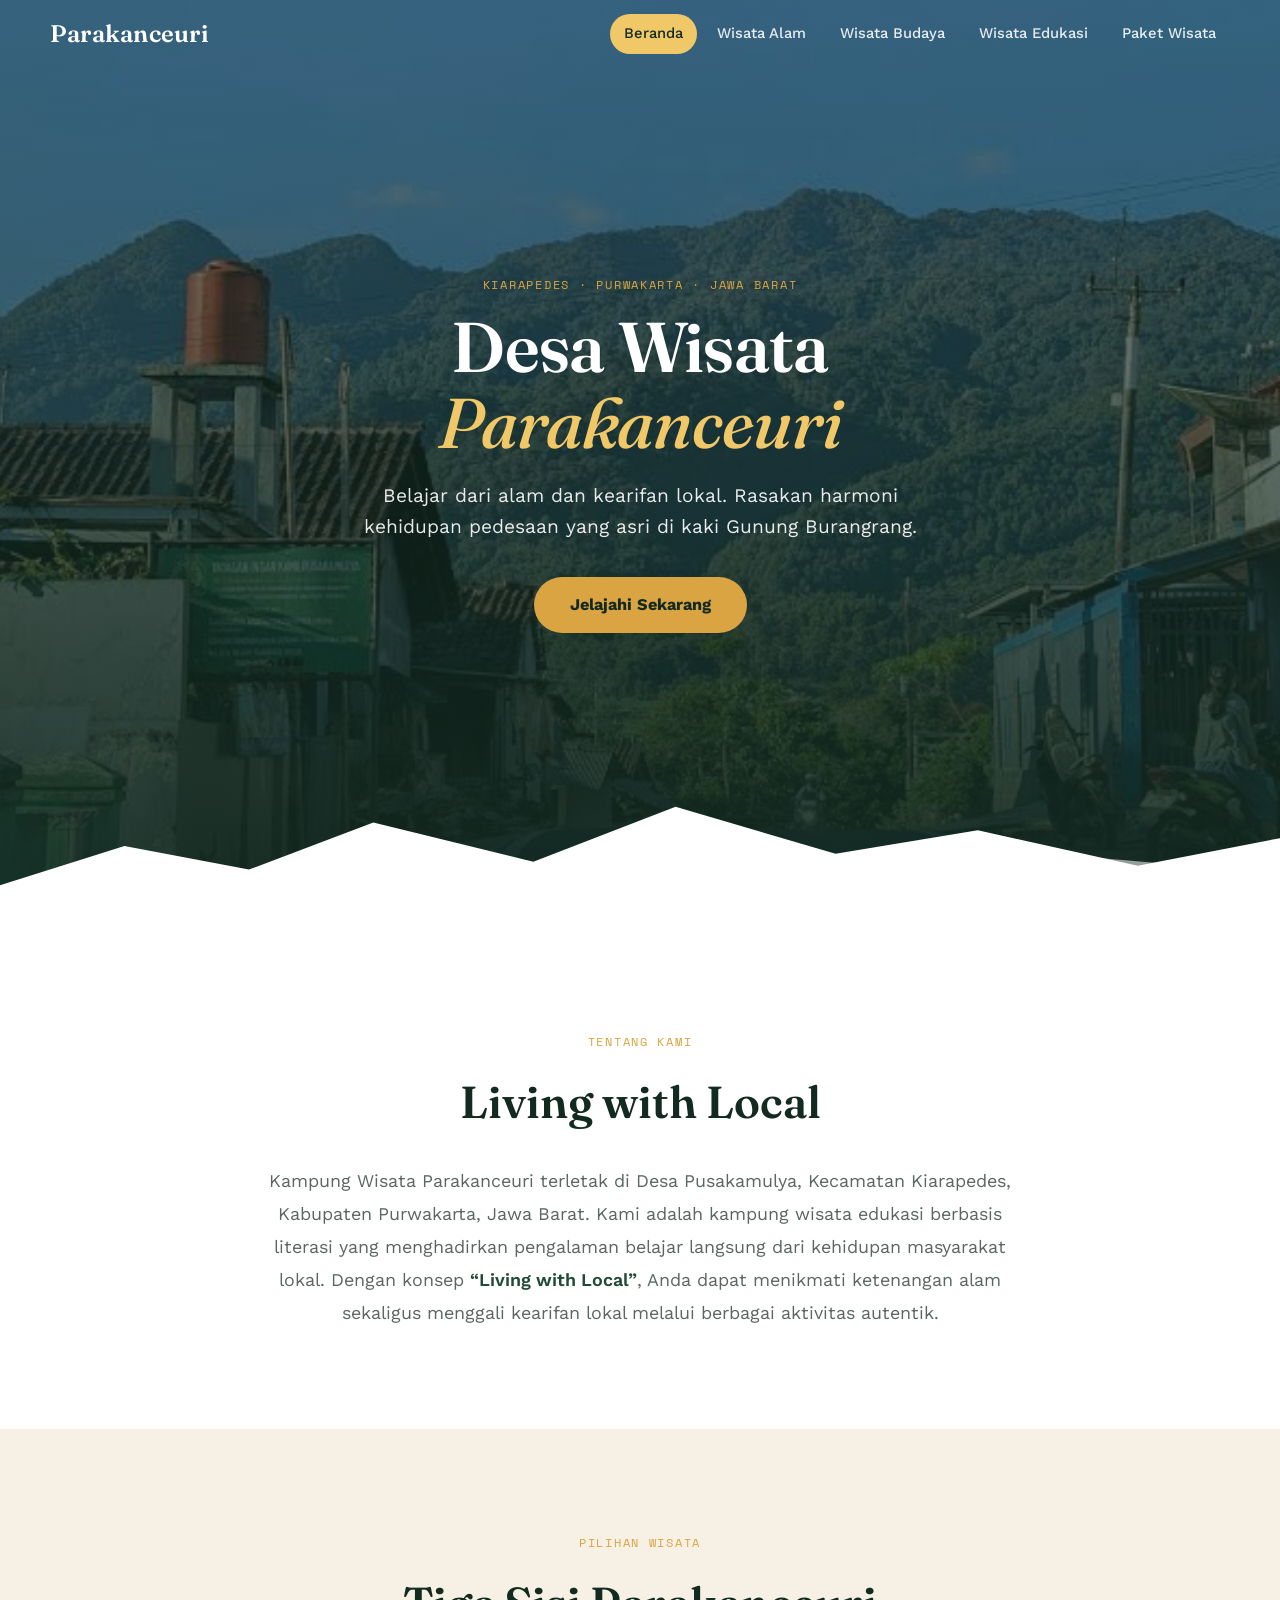
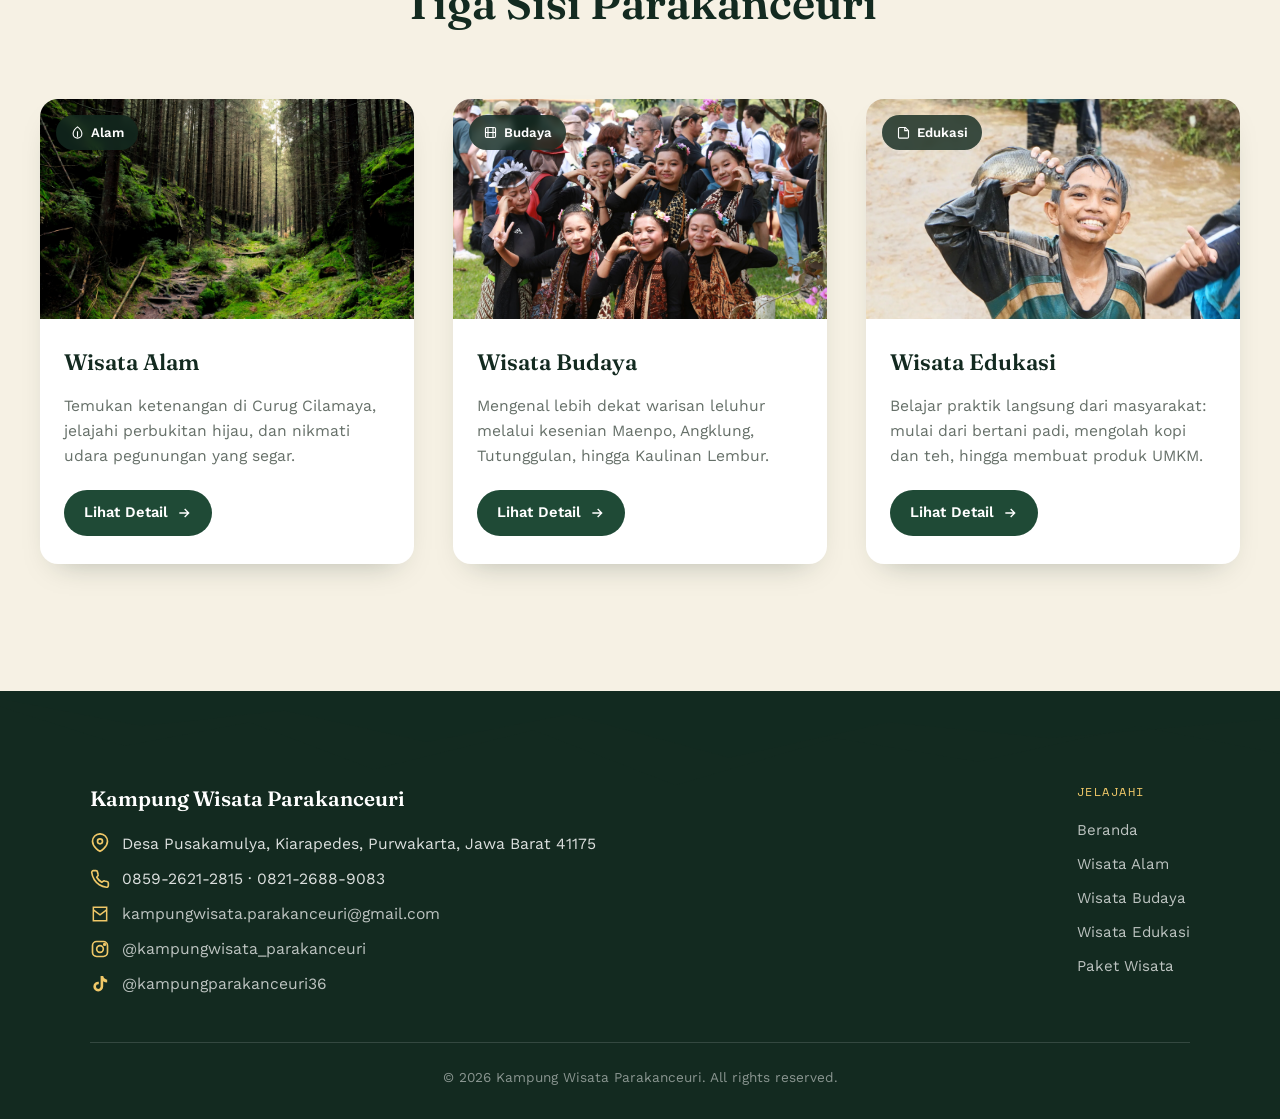
==== commit b1b31792: "ubah 'kampung menjadi desa' revisi dari pak agus untuk homepage" ====
--- a/index.html
+++ b/index.html
@@ -41,7 +41,7 @@
     <section class="hero" id="beranda">
         <div class="hero-content">
             <span class="eyebrow">Kiarapedes &middot; Purwakarta &middot; Jawa Barat</span>
-            <h1>Kampung Wisata<br><em>Parakanceuri</em></h1>
+            <h1>Desa Wisata<br><em>Parakanceuri</em></h1>
             <p>Belajar dari alam dan kearifan lokal. Rasakan harmoni kehidupan pedesaan yang asri di kaki Gunung Burangrang.</p>
             <a href="#kategori" class="btn">Jelajahi Sekarang</a>
         </div>
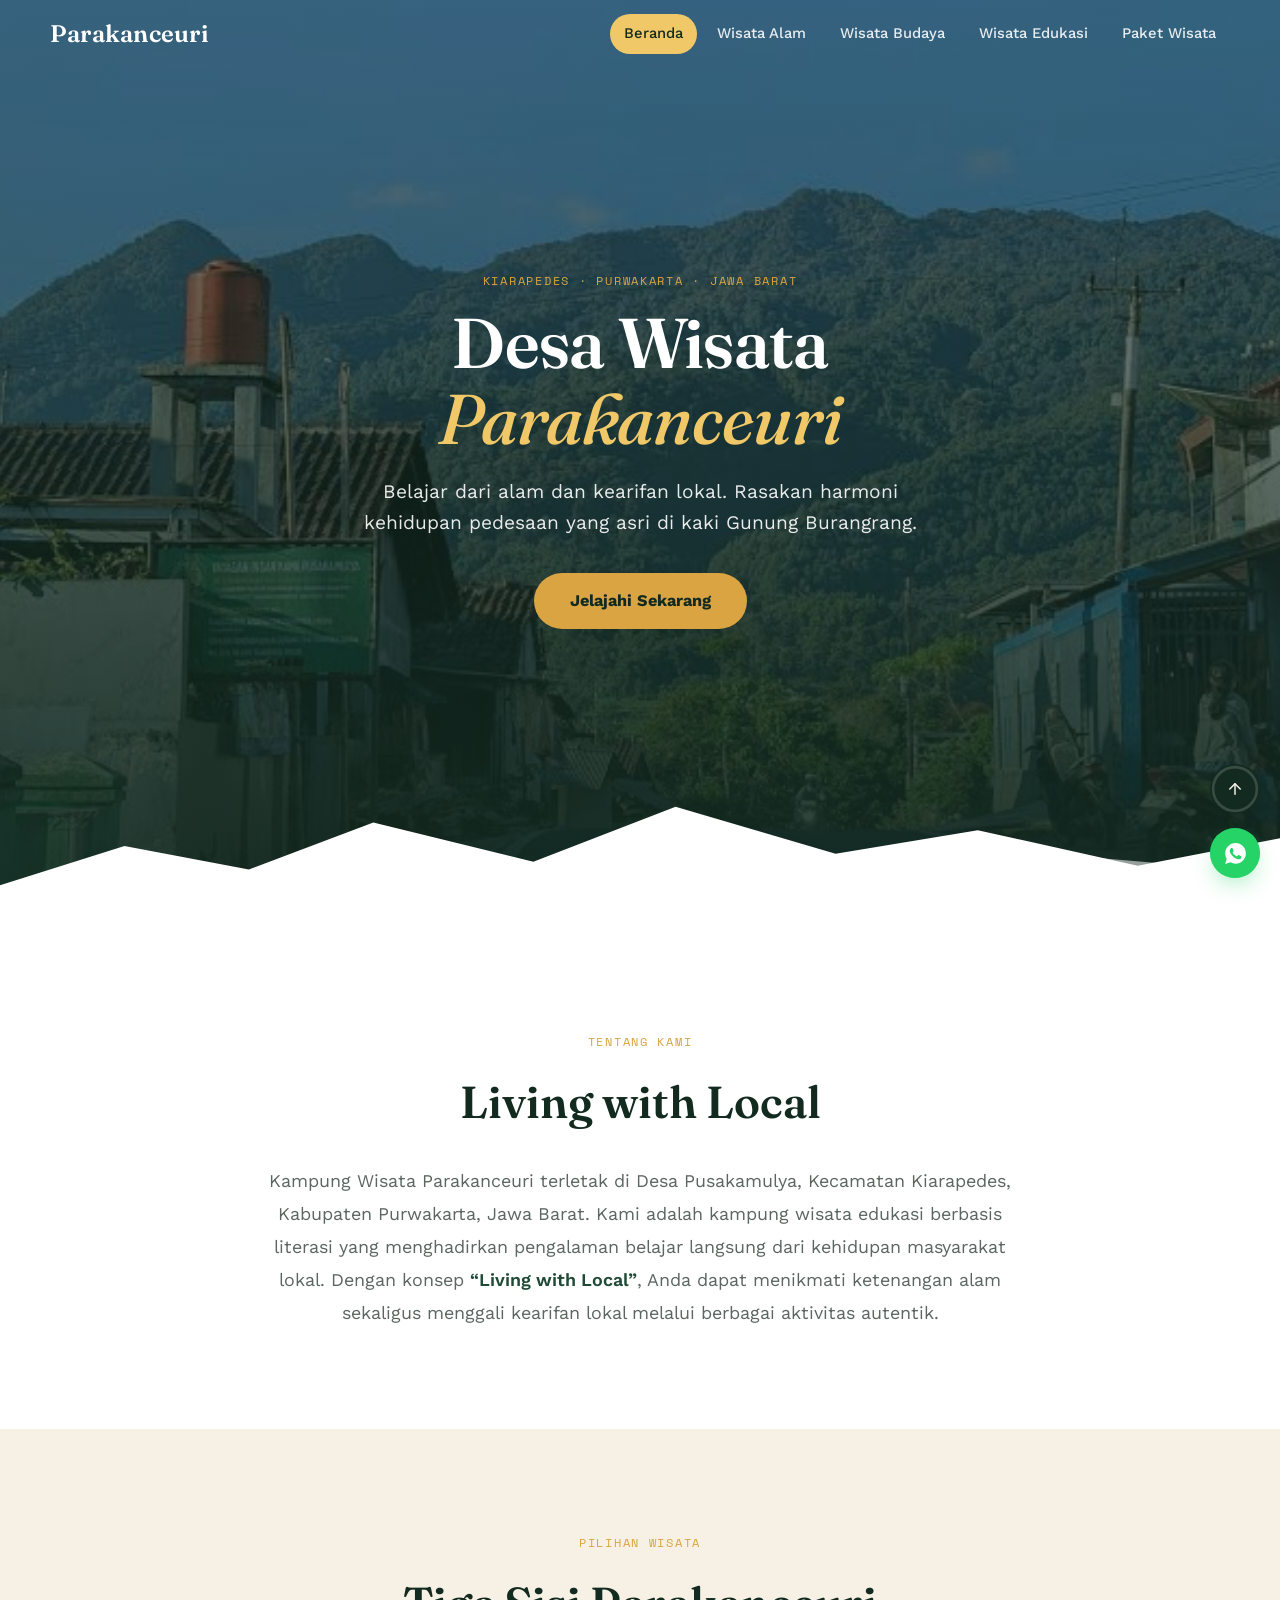
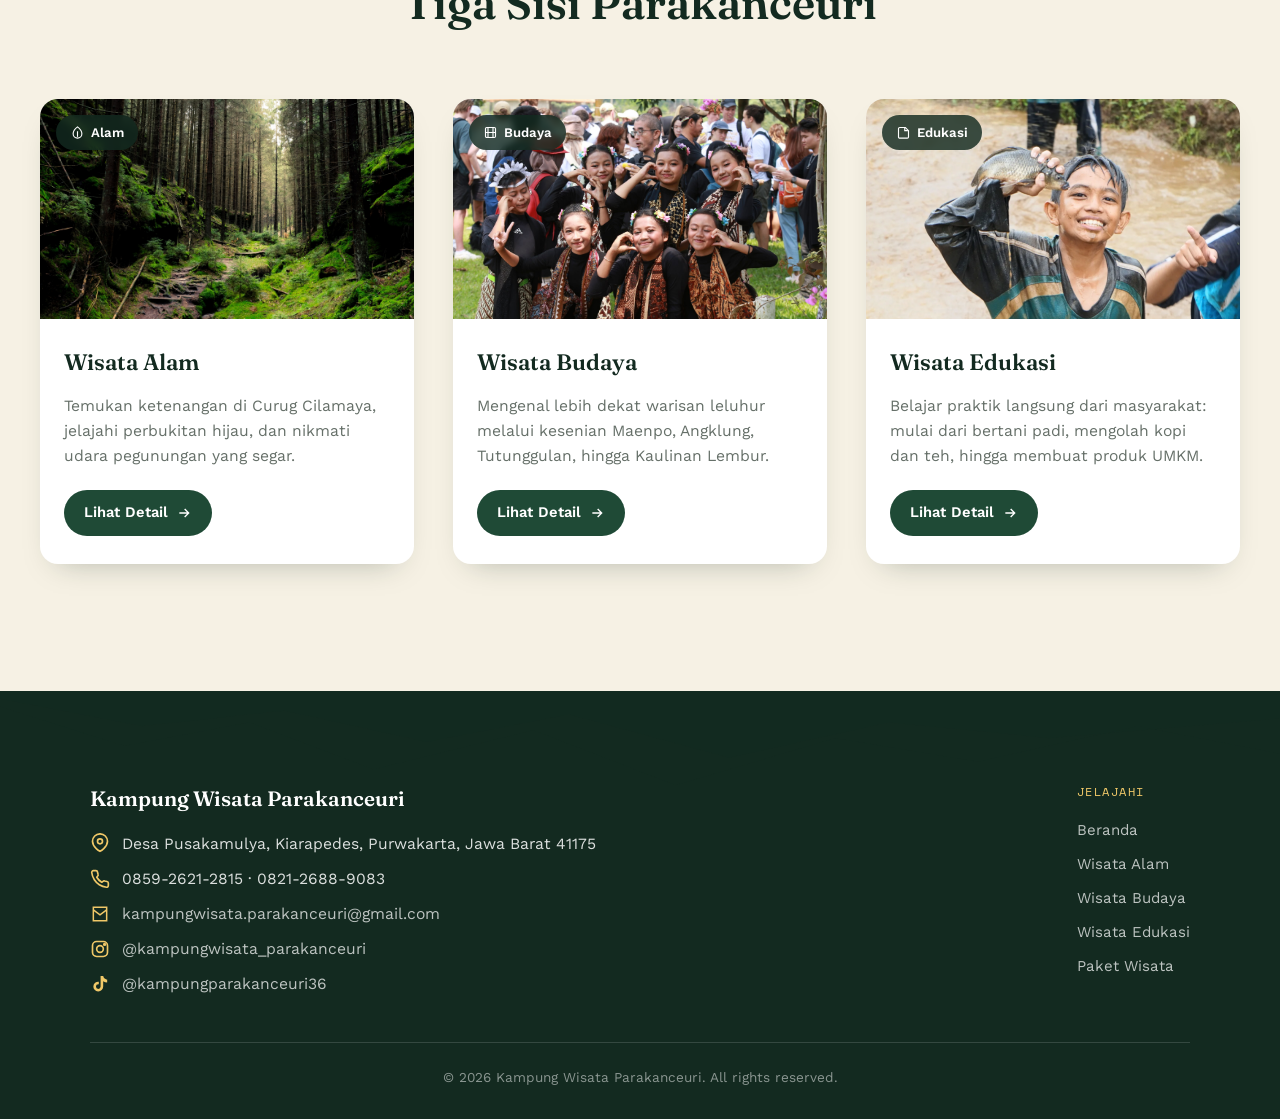
==== commit cf1f410c: "responsif" ====
--- a/index.html
+++ b/index.html
@@ -14,7 +14,8 @@
     <link rel="stylesheet"
         href="https://cdnjs.cloudflare.com/ajax/libs/font-awesome/6.7.2/css/all.min.css">
     <link rel="stylesheet" href="assets/css/index.css">
-    <script src="assets/js/index.js" defer></script>
+    <link rel="stylesheet" href="assets/css/interactive.css">
+    <script src="assets/js/interactive.js" defer></script>
 </head>
 <body>
 
--- a/assets/css/interactive.css
+++ b/assets/css/interactive.css
@@ -0,0 +1,477 @@
+/* ==========================================================================
+   Parakanceuri — Interactive Layer
+   Lapisan tambahan: animasi, lightbox, tombol mengambang, kalkulator, dsb.
+   File ini dipakai bersama di seluruh halaman (index, alam, budaya, edukasi, paket).
+   ========================================================================== */
+
+/* --------------------------------------------------------------------------
+   0. Util
+   -------------------------------------------------------------------------- */
+.hidden-el { display: none !important; }
+
+/* --------------------------------------------------------------------------
+   0.1 Sticky footer — footer selalu menempel di bawah, tidak ada spasi
+        kosong lagi walau konten halaman pendek dari tinggi layar.
+   -------------------------------------------------------------------------- */
+html, body { height: 100%; }
+body {
+    display: flex;
+    flex-direction: column;
+    min-height: 100vh;
+}
+body > footer {
+    margin-top: auto;
+}
+
+/* --------------------------------------------------------------------------
+   1. Progress bar scroll (garis tipis di atas layar)
+   -------------------------------------------------------------------------- */
+.scroll-progress {
+    position: fixed;
+    top: 0;
+    left: 0;
+    width: 100%;
+    height: 3px;
+    background: transparent;
+    z-index: 1200;
+    pointer-events: none;
+}
+.scroll-progress-bar {
+    height: 100%;
+    width: 0%;
+    background: linear-gradient(90deg, var(--gold-500), var(--gold-300));
+    box-shadow: 0 0 8px rgba(217, 164, 65, 0.6);
+    transition: width 0.1s linear;
+}
+
+/* --------------------------------------------------------------------------
+   2. Tombol Kembali ke Atas (dengan ring progress scroll)
+   -------------------------------------------------------------------------- */
+.floating-actions {
+    position: fixed;
+    right: 20px;
+    bottom: 22px;
+    display: flex;
+    flex-direction: column;
+    align-items: center;
+    gap: 14px;
+    z-index: 950;
+    transition: transform 0.15s linear;
+    /* --footer-shift diset lewat JS: seberapa banyak footer sudah kelihatan,
+       supaya kedua tombol otomatis naik dan tidak menutupi konten footer. */
+    transform: translateY(calc(var(--footer-shift, 0px) * -1));
+}
+
+.back-to-top {
+    position: relative;
+    width: 50px;
+    height: 50px;
+    border-radius: 50%;
+    background: var(--forest-900);
+    border: none;
+    padding: 0;
+    display: flex;
+    align-items: center;
+    justify-content: center;
+    cursor: pointer;
+    box-shadow: var(--shadow-card);
+    opacity: 0;
+    visibility: hidden;
+    transform: scale(0.7);
+    transition: opacity 0.3s var(--ease), transform 0.3s var(--ease), visibility 0.3s;
+}
+.back-to-top.show {
+    opacity: 1;
+    visibility: visible;
+    transform: scale(1);
+}
+.back-to-top:hover { background: var(--forest-700); }
+
+.back-to-top-ring {
+    position: absolute;
+    inset: 0;
+    width: 100%;
+    height: 100%;
+    transform: rotate(-90deg);
+    pointer-events: none;
+}
+.back-to-top-ring .ring-bg {
+    fill: none;
+    stroke: rgba(255, 255, 255, 0.16);
+    stroke-width: 2.5;
+}
+.back-to-top-ring .ring-progress {
+    fill: none;
+    stroke: var(--gold-500);
+    stroke-width: 2.5;
+    stroke-linecap: round;
+    stroke-dasharray: 131.9;
+    stroke-dashoffset: 131.9;
+    transition: stroke-dashoffset 0.1s linear;
+}
+.back-to-top svg.icon-arrow {
+    position: relative;
+    width: 18px;
+    height: 18px;
+    color: var(--cream-100);
+    z-index: 1;
+}
+
+/* --------------------------------------------------------------------------
+   3. Tombol WhatsApp Mengambang
+   -------------------------------------------------------------------------- */
+.float-wa {
+    position: relative;
+    width: 50px;
+    height: 50px;
+    border-radius: 50%;
+    background: #25D366;
+    color: #fff;
+    display: flex;
+    align-items: center;
+    justify-content: center;
+    box-shadow: 0 10px 26px -10px rgba(37, 211, 102, 0.7);
+    transition: transform 0.25s var(--ease);
+}
+.float-wa svg { width: 25px; height: 25px; }
+.float-wa:hover { transform: scale(1.08); }
+.float-wa::before {
+    content: "";
+    position: absolute;
+    inset: 0;
+    border-radius: 50%;
+    background: #25D366;
+    opacity: 0.55;
+    animation: waPulse 2.4s ease-out infinite;
+    z-index: -1;
+}
+@keyframes waPulse {
+    0%   { transform: scale(1);   opacity: 0.55; }
+    100% { transform: scale(1.9); opacity: 0; }
+}
+
+@media (max-width: 640px) {
+    .floating-actions { right: 14px; bottom: 16px; gap: 12px; }
+    .back-to-top, .float-wa { width: 46px; height: 46px; }
+    .back-to-top svg.icon-arrow { width: 16px; height: 16px; }
+    .float-wa svg { width: 22px; height: 22px; }
+}
+
+/* --------------------------------------------------------------------------
+   4. Reveal on scroll — stagger otomatis (menambah dari base .reveal di css utama)
+   -------------------------------------------------------------------------- */
+.reveal { will-change: opacity, transform; }
+
+/* --------------------------------------------------------------------------
+   5. Hover zoom untuk gambar dalam kartu/galeri
+   -------------------------------------------------------------------------- */
+.card-media,
+.card-img,
+.destinasi-media,
+.galeri-media {
+    overflow: hidden;
+}
+.card-media img,
+.card-img img,
+.destinasi-media img,
+.galeri-media img {
+    transition: transform 0.7s var(--ease), filter 0.7s var(--ease);
+}
+.card-media:hover img,
+.card-img:hover img,
+.destinasi-media:hover img,
+.galeri-media:hover img {
+    transform: scale(1.08);
+}
+
+/* --------------------------------------------------------------------------
+   6. Tilt 3D untuk kartu (dikontrol lewat JS: custom property + transform)
+   -------------------------------------------------------------------------- */
+.tilt-el {
+    transform-style: preserve-3d;
+    transition: transform 0.25s var(--ease), box-shadow 0.25s var(--ease);
+}
+
+/* --------------------------------------------------------------------------
+   7. Efek ripple pada tombol
+   -------------------------------------------------------------------------- */
+.ripple-el {
+    position: relative;
+    overflow: hidden;
+}
+.ripple-span {
+    position: absolute;
+    border-radius: 50%;
+    background: rgba(255, 255, 255, 0.55);
+    transform: scale(0);
+    animation: rippleAnim 0.6s ease-out;
+    pointer-events: none;
+}
+@keyframes rippleAnim {
+    to { transform: scale(2.6); opacity: 0; }
+}
+
+/* --------------------------------------------------------------------------
+   8. Ikon budaya: micro-interaction saat hover
+   -------------------------------------------------------------------------- */
+.budaya-card .card-icon svg {
+    transition: transform 0.4s var(--ease);
+}
+.budaya-card:hover .card-icon svg {
+    transform: scale(1.18) rotate(-6deg);
+}
+
+/* --------------------------------------------------------------------------
+   9. Animasi masuk untuk konten hero (berjalan otomatis saat halaman dibuka)
+   -------------------------------------------------------------------------- */
+.hero-content > .eyebrow,
+.hero-content > h1,
+.hero-content > p,
+.hero-content > .btn {
+    opacity: 0;
+    transform: translateY(22px);
+    animation: heroIn 0.9s var(--ease) forwards;
+}
+.hero-content > .eyebrow { animation-delay: 0.05s; }
+.hero-content > h1       { animation-delay: 0.18s; }
+.hero-content > p        { animation-delay: 0.34s; }
+.hero-content > .btn     { animation-delay: 0.5s; }
+
+@keyframes heroIn {
+    to { opacity: 1; transform: translateY(0); }
+}
+
+/* Parallax halus untuk kontur gunung di hero (digerakkan via JS transform) */
+.ridge--hero { will-change: transform; }
+
+/* --------------------------------------------------------------------------
+   10. Transisi keluar halaman (saat klik link internal antar halaman)
+   -------------------------------------------------------------------------- */
+body.page-fade-out {
+    opacity: 0;
+    transition: opacity 0.28s ease;
+}
+
+/* --------------------------------------------------------------------------
+   11. Lightbox galeri foto
+   -------------------------------------------------------------------------- */
+img[loading="lazy"] {
+    cursor: zoom-in;
+}
+
+.lightbox {
+    position: fixed;
+    inset: 0;
+    background: rgba(19, 42, 32, 0.94);
+    display: flex;
+    align-items: center;
+    justify-content: center;
+    z-index: 2000;
+    opacity: 0;
+    visibility: hidden;
+    transition: opacity 0.3s ease, visibility 0.3s;
+    padding: 24px;
+}
+.lightbox.open {
+    opacity: 1;
+    visibility: visible;
+}
+.lightbox-img {
+    max-width: min(90vw, 1100px);
+    max-height: 78vh;
+    object-fit: contain;
+    border-radius: 8px;
+    box-shadow: 0 30px 70px -20px rgba(0,0,0,0.6);
+    transform: scale(0.96);
+    transition: transform 0.3s var(--ease);
+}
+.lightbox.open .lightbox-img { transform: scale(1); }
+
+.lightbox-caption {
+    position: absolute;
+    bottom: 26px;
+    left: 0;
+    right: 0;
+    text-align: center;
+    color: var(--cream-100);
+    font-family: var(--font-body);
+    font-size: 0.95rem;
+    letter-spacing: 0.02em;
+    padding: 0 60px;
+}
+
+.lightbox-close,
+.lightbox-prev,
+.lightbox-next {
+    position: absolute;
+    background: rgba(255,255,255,0.08);
+    border: 1px solid rgba(255,255,255,0.18);
+    color: var(--cream-100);
+    cursor: pointer;
+    display: flex;
+    align-items: center;
+    justify-content: center;
+    transition: background-color 0.2s ease, transform 0.2s ease;
+}
+.lightbox-close:hover,
+.lightbox-prev:hover,
+.lightbox-next:hover {
+    background: rgba(255,255,255,0.2);
+}
+.lightbox-close {
+    top: 20px;
+    right: 20px;
+    width: 42px;
+    height: 42px;
+    border-radius: 50%;
+    font-size: 1.4rem;
+    line-height: 1;
+}
+.lightbox-prev,
+.lightbox-next {
+    top: 50%;
+    transform: translateY(-50%);
+    width: 48px;
+    height: 48px;
+    border-radius: 50%;
+    font-size: 1.6rem;
+}
+.lightbox-prev:hover, .lightbox-next:hover { transform: translateY(-50%) scale(1.06); }
+.lightbox-prev { left: 18px; }
+.lightbox-next { right: 18px; }
+
+@media (max-width: 640px) {
+    .lightbox-prev, .lightbox-next { width: 40px; height: 40px; font-size: 1.3rem; }
+    .lightbox-caption { font-size: 0.85rem; padding: 0 46px; }
+}
+
+/* --------------------------------------------------------------------------
+   12. Kalkulator Estimasi Biaya (khusus paket.html)
+   -------------------------------------------------------------------------- */
+.kalkulator {
+    max-width: 900px;
+    margin: 0 auto 56px;
+    background: var(--white);
+    border-radius: 20px;
+    box-shadow: var(--shadow-card);
+    border: 1px solid rgba(19, 42, 32, 0.08);
+    overflow: hidden;
+}
+.kalkulator-head {
+    padding: 32px 32px 8px;
+}
+.kalkulator-head h3 {
+    font-family: var(--font-display);
+    font-size: 1.7rem;
+    color: var(--forest-900);
+    margin: 6px 0 8px;
+}
+.kalkulator-head p {
+    font-family: var(--font-body);
+    color: rgba(38, 51, 44, 0.72);
+    font-size: 0.96rem;
+    max-width: 60ch;
+}
+.kalkulator-body {
+    display: grid;
+    grid-template-columns: 1.6fr 1fr;
+    gap: 18px;
+    padding: 12px 32px;
+}
+.kalkulator-field label {
+    display: block;
+    font-family: var(--font-mono);
+    font-size: 0.76rem;
+    text-transform: uppercase;
+    letter-spacing: 0.08em;
+    color: var(--forest-700);
+    margin-bottom: 8px;
+}
+.kalkulator-field select,
+.kalkulator-field input {
+    width: 100%;
+    padding: 13px 16px;
+    border-radius: 10px;
+    border: 1.5px solid rgba(19, 42, 32, 0.16);
+    font-family: var(--font-body);
+    font-size: 0.96rem;
+    color: var(--ink);
+    background: var(--cream-100);
+    transition: border-color 0.2s ease, box-shadow 0.2s ease;
+}
+.kalkulator-field select:focus,
+.kalkulator-field input:focus {
+    outline: none;
+    border-color: var(--gold-500);
+    box-shadow: 0 0 0 4px rgba(217, 164, 65, 0.18);
+}
+.kalkulator-result {
+    display: flex;
+    flex-wrap: wrap;
+    align-items: center;
+    justify-content: space-between;
+    gap: 16px;
+    margin: 20px 32px 0;
+    padding: 22px 26px;
+    background: var(--forest-900);
+    border-radius: 14px;
+}
+.kalkulator-total {
+    display: flex;
+    flex-direction: column;
+    gap: 4px;
+}
+.kalkulator-total span {
+    font-family: var(--font-mono);
+    font-size: 0.75rem;
+    letter-spacing: 0.08em;
+    text-transform: uppercase;
+    color: var(--gold-300);
+}
+.kalkulator-total strong {
+    font-family: var(--font-display);
+    font-size: 2rem;
+    color: var(--white);
+    font-variant-numeric: tabular-nums;
+}
+.kalkulator-warning {
+    flex-basis: 100%;
+    font-family: var(--font-body);
+    font-size: 0.86rem;
+    color: var(--gold-300);
+    background: rgba(217, 164, 65, 0.12);
+    border: 1px solid rgba(217, 164, 65, 0.35);
+    padding: 10px 14px;
+    border-radius: 10px;
+}
+.kalkulator-result .btn-booking {
+    white-space: nowrap;
+}
+.kalkulator-note {
+    padding: 4px 32px 26px;
+    font-family: var(--font-body);
+    font-size: 0.8rem;
+    color: rgba(38, 51, 44, 0.55);
+}
+
+@media (max-width: 720px) {
+    .kalkulator-body { grid-template-columns: 1fr; }
+    .kalkulator-result { flex-direction: column; align-items: flex-start; }
+}
+
+/* --------------------------------------------------------------------------
+   13. Angka harga: siapkan agar count-up rapi (tidak "melompat" layout)
+   -------------------------------------------------------------------------- */
+.paket-price .amount { font-variant-numeric: tabular-nums; }
+
+@media (prefers-reduced-motion: reduce) {
+    .hero-content > .eyebrow,
+    .hero-content > h1,
+    .hero-content > p,
+    .hero-content > .btn {
+        opacity: 1;
+        transform: none;
+        animation: none;
+    }
+    .float-wa::before { animation: none; display: none; }
+}
